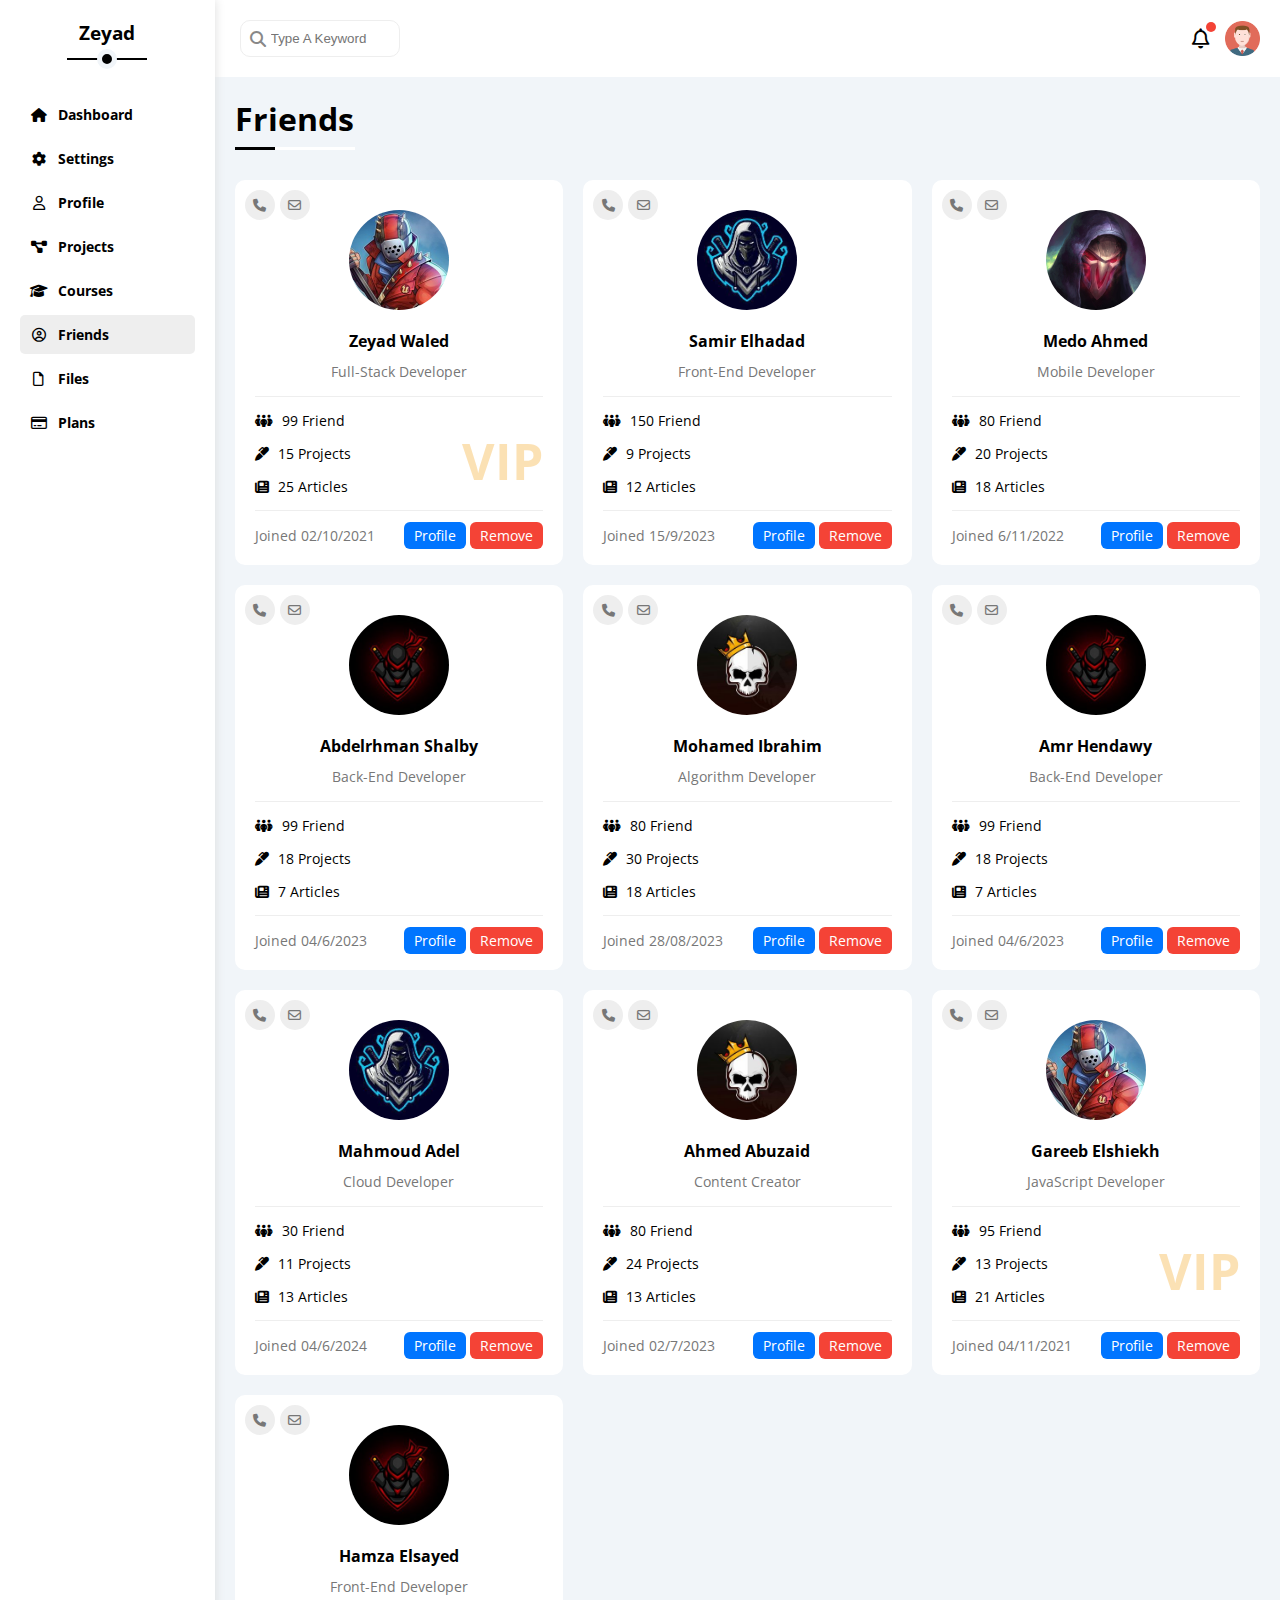
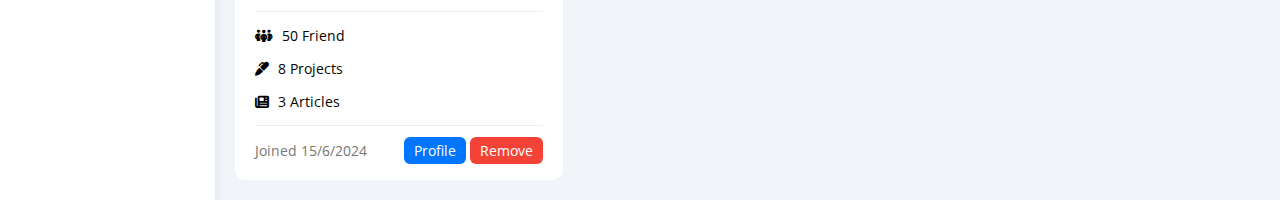
==== friends.html @ 29f85f74 "Upload The Design" ====
<!DOCTYPE html>
<html lang="en">
  <head>
    <meta charset="UTF-8">
    <meta name="viewport" content="width=device-width, initial-scale=1.0">
    <title>Friends</title>
    <link rel="stylesheet" href="css/all.min.css">
    <!-- Framework Template CSS File -->
    <link rel="stylesheet" href="css/framework.css">
    <!-- Main Template CSS File  -->
    <link rel="stylesheet" href="css/master.css">
    <!-- Google Fonts -->
    <link rel="preconnect" href="https://fonts.googleapis.com">
    <link rel="preconnect" href="https://fonts.gstatic.com" crossorigin>
    <link href="https://fonts.googleapis.com/css2?family=Open+Sans:ital,wght@0,100..900;1,100..900&display=swap" rel="stylesheet">
    <!-- Scrollbar -->
    <style>
      ::-webkit-scrollbar {
        width: 15px;
      }
      ::-webkit-scrollbar-track {
        background: white; 
      }
      ::-webkit-scrollbar-thumb {
        background: #0075ff; 
      }
      ::-webkit-scrollbar-thumb:hover {
        background: #0d69d5; 
      }
      </style>
  </head>
  <body>
    <div class="page d-flex">
      <div class="sidebar bg-white p-20 p-relative">
        <h3 class="p-relative txt-c mt-0">Zeyad</h3>
        <ul>
          <li>
            <a class="d-flex align-center fs-14 c-black rad-5 p-10" href="index.html">
              <i class="fa-solid fa-house fa-fw"></i>
              <span>Dashboard</span>
            </a>
          </li>
          <li>
            <a class="d-flex align-center fs-14 c-black rad-5 p-10" href="settings.html">
              <i class="fa-solid fa-gear fa-fw"></i>
              <span>Settings</span>
            </a>
          </li>
          <li>
            <a class="d-flex align-center fs-14 c-black rad-5 p-10" href="profile.html">
              <i class="fa-regular fa-user fa-fw"></i>
              <span>Profile</span>
            </a>
          </li>
          <li>
            <a class="d-flex align-center fs-14 c-black rad-5 p-10" href="projects.html">
              <i class="fa-solid fa-diagram-project fa-fw"></i>
              <span>Projects</span>
            </a>
          </li>
          <li>
            <a class="d-flex align-center fs-14 c-black rad-5 p-10" href="courses.html">
              <i class="fa-solid fa-graduation-cap fa-fw"></i>
              <span>Courses</span>
            </a>
          </li>
          <li>
            <a class="active d-flex align-center fs-14 c-black rad-5 p-10" href="friends.html">
              <i class="fa-regular fa-circle-user fa-fw"></i>
              <span>Friends</span>
            </a>
          </li>
          <li>
            <a class="d-flex align-center fs-14 c-black rad-5 p-10" href="files.html">
              <i class="fa-regular fa-file fa-fw"></i>
              <span>Files</span>
            </a>
          </li>
          <li>
            <a class="d-flex align-center fs-14 c-black rad-5 p-10" href="plans.html">
              <i class="fa-regular fa-credit-card fa-fw"></i>
              <span>Plans</span>
            </a>
          </li>
        </ul>
      </div>
      <div class="content w-full">
        <!-- Start header -->
        <div class="header p-20 bg-white flex-between">
          <div class="search p-relative">
            <input type="search" placeholder="Type A Keyword" class="p-10 rad-10">
          </div>
          <div class="avatar d-flex align-center">
            <span class="noti p-relative">
              <i class="fa-regular fa-bell fa-lg"></i>
            </span>
            <img src="images/avatar.png" alt="">
          </div>
        </div>
        <!-- End header -->
        <!-- Start Friends -->
        <h1 class="p-relative">Friends</h1>
        <div class="content-friends">
          <div class="box p-relative bg-white p-20 rad-10">
            <div class="abs d-flex gap-5 c-777 ">
            <i class="fa-solid fa-phone"></i>
            <i class="fa-regular fa-envelope"></i>
            </div>
            <div class="top txt-c">
              <img src="images/friend-01.jpg" alt="">
              <h4 class="m-0 mt-15">Zeyad Waled</h4>
              <p class="m-0 mt-10 c-777 fs-14">Full-Stack Developer</p>
            </div>
            <div class="data fs-14 p-relative">
              <p>
                <i class="fa-solid fa-people-group mr-5"></i>
                99 Friend
              </p>
              <p>
                <i class="fa-solid fa-marker mr-5"></i>
                15 Projects
              </p>
              <p>
                <i class="fa-solid fa-newspaper mr-5"></i>
                25 Articles
              </p>
              <span class="fw-bold c-orange">VIP</span>
            </div>
            <div class="footer fs-14 c-777 pt-15 flex-between">
              Joined 02/10/2021
              <div>
                <a href="profile.html" class="btn-shape bg-blue c-white">Profile</a>
                <a href="#" class="btn-shape bg-red c-white">Remove</a>
              </div>
            </div>
          </div>
          <div class="box p-relative bg-white p-20 rad-10">
            <div class="abs d-flex gap-5 c-777 ">
            <i class="fa-solid fa-phone"></i>
            <i class="fa-regular fa-envelope"></i>
            </div>
            <div class="top txt-c">
              <img src="images/friend-02.jpg" alt="">
              <h4 class="m-0 mt-15">Samir Elhadad</h4>
              <p class="m-0 mt-10 c-777 fs-14">Front-End Developer</p>
            </div>
            <div class="data fs-14 p-relative">
              <p>
                <i class="fa-solid fa-people-group mr-5"></i>
                150 Friend
              </p>
              <p>
                <i class="fa-solid fa-marker mr-5"></i>
                9 Projects
              </p>
              <p>
                <i class="fa-solid fa-newspaper mr-5"></i>
                12 Articles
              </p>
            </div>
            <div class="footer fs-14 c-777 pt-15 flex-between">
              Joined 15/9/2023
              <div>
                <a href="profile.html" class="btn-shape bg-blue c-white">Profile</a>
                <a href="#" class="btn-shape bg-red c-white">Remove</a>
              </div>
            </div>
          </div>
          <div class="box p-relative bg-white p-20 rad-10">
            <div class="abs d-flex gap-5 c-777 ">
            <i class="fa-solid fa-phone"></i>
            <i class="fa-regular fa-envelope"></i>
            </div>
            <div class="top txt-c">
              <img src="images/friend-03.jpg" alt="">
              <h4 class="m-0 mt-15">Medo Ahmed</h4>
              <p class="m-0 mt-10 c-777 fs-14">Mobile Developer</p>
            </div>
            <div class="data fs-14 p-relative">
              <p>
                <i class="fa-solid fa-people-group mr-5"></i>
                80 Friend
              </p>
              <p>
                <i class="fa-solid fa-marker mr-5"></i>
                20 Projects
              </p>
              <p>
                <i class="fa-solid fa-newspaper mr-5"></i>
                18 Articles
              </p>
            </div>
            <div class="footer fs-14 c-777 pt-15 flex-between">
              Joined 6/11/2022
              <div>
                <a href="profile.html" class="btn-shape bg-blue c-white">Profile</a>
                <a href="#" class="btn-shape bg-red c-white">Remove</a>
              </div>
            </div>
          </div>
          <div class="box p-relative bg-white p-20 rad-10">
            <div class="abs d-flex gap-5 c-777 ">
            <i class="fa-solid fa-phone"></i>
            <i class="fa-regular fa-envelope"></i>
            </div>
            <div class="top txt-c">
              <img src="images/friend-04.jpg" alt="">
              <h4 class="m-0 mt-15">Abdelrhman Shalby</h4>
              <p class="m-0 mt-10 c-777 fs-14">Back-End Developer</p>
            </div>
            <div class="data fs-14 p-relative">
              <p>
                <i class="fa-solid fa-people-group mr-5"></i>
                99 Friend
              </p>
              <p>
                <i class="fa-solid fa-marker mr-5"></i>
                18 Projects
              </p>
              <p>
                <i class="fa-solid fa-newspaper mr-5"></i>
                7 Articles
              </p>
            </div>
            <div class="footer fs-14 c-777 pt-15 flex-between">
              Joined 04/6/2023
              <div>
                <a href="profile.html" class="btn-shape bg-blue c-white">Profile</a>
                <a href="#" class="btn-shape bg-red c-white">Remove</a>
              </div>
            </div>
          </div>
          <div class="box p-relative bg-white p-20 rad-10">
            <div class="abs d-flex gap-5 c-777 ">
            <i class="fa-solid fa-phone"></i>
            <i class="fa-regular fa-envelope"></i>
            </div>
            <div class="top txt-c">
              <img src="images/friend-05.jpg" alt="">
              <h4 class="m-0 mt-15">Mohamed Ibrahim</h4>
              <p class="m-0 mt-10 c-777 fs-14">Algorithm Developer</p>
            </div>
            <div class="data fs-14 p-relative">
              <p>
                <i class="fa-solid fa-people-group mr-5"></i>
                80 Friend
              </p>
              <p>
                <i class="fa-solid fa-marker mr-5"></i>
                30 Projects
              </p>
              <p>
                <i class="fa-solid fa-newspaper mr-5"></i>
                18 Articles
              </p>
            </div>
            <div class="footer fs-14 c-777 pt-15 flex-between">
              Joined 28/08/2023
              <div>
                <a href="profile.html" class="btn-shape bg-blue c-white">Profile</a>
                <a href="#" class="btn-shape bg-red c-white">Remove</a>
              </div>
            </div>
          </div>
          <div class="box p-relative bg-white p-20 rad-10">
            <div class="abs d-flex gap-5 c-777 ">
            <i class="fa-solid fa-phone"></i>
            <i class="fa-regular fa-envelope"></i>
            </div>
            <div class="top txt-c">
              <img src="images/friend-04.jpg" alt="">
              <h4 class="m-0 mt-15">Amr Hendawy</h4>
              <p class="m-0 mt-10 c-777 fs-14">Back-End Developer</p>
            </div>
            <div class="data fs-14 p-relative">
              <p>
                <i class="fa-solid fa-people-group mr-5"></i>
                99 Friend
              </p>
              <p>
                <i class="fa-solid fa-marker mr-5"></i>
                18 Projects
              </p>
              <p>
                <i class="fa-solid fa-newspaper mr-5"></i>
                7 Articles
              </p>
            </div>
            <div class="footer fs-14 c-777 pt-15 flex-between">
              Joined 04/6/2023
              <div>
                <a href="profile.html" class="btn-shape bg-blue c-white">Profile</a>
                <a href="#" class="btn-shape bg-red c-white">Remove</a>
              </div>
            </div>
          </div>
          <div class="box p-relative bg-white p-20 rad-10">
            <div class="abs d-flex gap-5 c-777 ">
            <i class="fa-solid fa-phone"></i>
            <i class="fa-regular fa-envelope"></i>
            </div>
            <div class="top txt-c">
              <img src="images/friend-02.jpg" alt="">
              <h4 class="m-0 mt-15">Mahmoud Adel</h4>
              <p class="m-0 mt-10 c-777 fs-14">Cloud Developer</p>
            </div>
            <div class="data fs-14 p-relative">
              <p>
                <i class="fa-solid fa-people-group mr-5"></i>
                30 Friend
              </p>
              <p>
                <i class="fa-solid fa-marker mr-5"></i>
                11 Projects
              </p>
              <p>
                <i class="fa-solid fa-newspaper mr-5"></i>
                13 Articles
              </p>
            </div>
            <div class="footer fs-14 c-777 pt-15 flex-between">
              Joined 04/6/2024
              <div>
                <a href="profile.html" class="btn-shape bg-blue c-white">Profile</a>
                <a href="#" class="btn-shape bg-red c-white">Remove</a>
              </div>
            </div>
          </div>
          <div class="box p-relative bg-white p-20 rad-10">
            <div class="abs d-flex gap-5 c-777 ">
            <i class="fa-solid fa-phone"></i>
            <i class="fa-regular fa-envelope"></i>
            </div>
            <div class="top txt-c">
              <img src="images/friend-05.jpg" alt="">
              <h4 class="m-0 mt-15">Ahmed Abuzaid</h4>
              <p class="m-0 mt-10 c-777 fs-14">Content Creator</p>
            </div>
            <div class="data fs-14 p-relative">
              <p>
                <i class="fa-solid fa-people-group mr-5"></i>
                80 Friend
              </p>
              <p>
                <i class="fa-solid fa-marker mr-5"></i>
                24 Projects
              </p>
              <p>
                <i class="fa-solid fa-newspaper mr-5"></i>
                13 Articles
              </p>
            </div>
            <div class="footer fs-14 c-777 pt-15 flex-between">
              Joined 02/7/2023
              <div>
                <a href="profile.html" class="btn-shape bg-blue c-white">Profile</a>
                <a href="#" class="btn-shape bg-red c-white">Remove</a>
              </div>
            </div>
          </div>
          <div class="box p-relative bg-white p-20 rad-10">
            <div class="abs d-flex gap-5 c-777 ">
            <i class="fa-solid fa-phone"></i>
            <i class="fa-regular fa-envelope"></i>
            </div>
            <div class="top txt-c">
              <img src="images/friend-01.jpg" alt="">
              <h4 class="m-0 mt-15">Gareeb Elshiekh</h4>
              <p class="m-0 mt-10 c-777 fs-14">JavaScript Developer</p>
            </div>
            <div class="data fs-14 p-relative">
              <p>
                <i class="fa-solid fa-people-group mr-5"></i>
                95 Friend
              </p>
              <p>
                <i class="fa-solid fa-marker mr-5"></i>
                13 Projects
              </p>
              <p>
                <i class="fa-solid fa-newspaper mr-5"></i>
                21 Articles
              </p>
              <span class="fw-bold c-orange">VIP</span>
            </div>
            <div class="footer fs-14 c-777 pt-15 flex-between">
              Joined 04/11/2021
              <div>
                <a href="profile.html" class="btn-shape bg-blue c-white">Profile</a>
                <a href="#" class="btn-shape bg-red c-white">Remove</a>
              </div>
            </div>
          </div>
          <div class="box p-relative bg-white p-20 rad-10">
            <div class="abs d-flex gap-5 c-777 ">
            <i class="fa-solid fa-phone"></i>
            <i class="fa-regular fa-envelope"></i>
            </div>
            <div class="top txt-c">
              <img src="images/friend-04.jpg" alt="">
              <h4 class="m-0 mt-15">Hamza Elsayed</h4>
              <p class="m-0 mt-10 c-777 fs-14">Front-End Developer</p>
            </div>
            <div class="data fs-14 p-relative">
              <p>
                <i class="fa-solid fa-people-group mr-5"></i>
                50 Friend
              </p>
              <p>
                <i class="fa-solid fa-marker mr-5"></i>
                8 Projects
              </p>
              <p>
                <i class="fa-solid fa-newspaper mr-5"></i>
                3 Articles
              </p>
            </div>
            <div class="footer fs-14 c-777 pt-15 flex-between">
              Joined 15/6/2024
              <div>
                <a href="profile.html" class="btn-shape bg-blue c-white">Profile</a>
                <a href="#" class="btn-shape bg-red c-white">Remove</a>
              </div>
            </div>
          </div>
        </div>
        </div>
    </div>
  </body>
</html>
---- css/framework.css ----
:root {
  --blue-color: #0075ff;
  --blue-alt-color: #0d69d5;
  --orange-color: #f59e0b;
  --green-color: #22c55e;
  --red-color: #f44336;
  --grey-color: #888;
}
/* start box */
.d-block {
  display: block;
}
.d-grid {
  display: grid;
}
.gap-5 {
  gap: 5px;
}
.gap-10 {
  gap: 10px;
}
.gap-20 {
  gap: 20px;
}
.gap-30 {
  gap: 30px;
}
.d-flex {
  display: flex;
}
.align-center {
  align-items: center;
}
.justify-between {
  justify-content: space-between;
}
.flex-between {
  display: flex;
  align-items: center;
  justify-content: space-between;
}
.flex-center {
  display: flex;
  align-items: center;
  justify-content: center;
}
.f-wrap {
  flex-wrap: wrap;
}
/* end box */
/* start padding + margin */
.p-10 {
  padding: 10px;
}
.p-20 {
  padding: 20px;
}
.pt-10 {
  padding-top: 10px;
}
.pt-15 {
  padding-top: 15px;
}
.pt-20 {
  padding-top: 20px;
}
.pr-10 {
  padding-right: 10px;
}
.pr-15 {
  padding-right: 15px;
}
.pb-15 {
  padding-bottom: 15px;
}
.pb-20 {
  padding-bottom: 20px;
}
.pb-30 {
  padding-bottom: 30px;
}
.pl-10 {
  padding-left: 10px;
}
.pl-15 {
  padding-left: 15px;
}
.pl-20 {
  padding-left: 20px;
}
.m-auto {
  margin: auto;
}
.m-0 {
  margin: 0;
}
.m-15 {
  margin: 15px;
}
.m-20 {
  margin: 20px;
}
.mt-0 {
  margin-top: 0;
}
.mt-5 {
  margin-top: 5px;
}
.mt-10 {
  margin-top: 10px;
}
.mt-15 {
  margin-top: 15px;
}
.mt-20 {
  margin-top: 20px;
}
.mt-25 {
  margin-top: 25px;
}
.mr-5 {
  margin-right: 5px;
}
.mr-10 {
  margin-right: 10px;
}
.mr-15 {
  margin-right: 15px;
}
.mr-20 {
  margin-right: 20px;
}
.mb-5 {
  margin-bottom: 5px;
}
.mb-10 {
  margin-bottom: 10px;
}
.mb-15 {
  margin-bottom: 15px;
}
.mb-20 {
  margin-bottom: 20px;
}
.ml-5 {
  margin-left: 5px;
}
.ml-10 {
  margin-left: 10px;
}
.ml-15 {
  margin-left: 15px;
}
.btn-shape {
  padding: 4px 10px;
  border-radius: 6px;
  }
/* end padding + margin */
/* start border */
.border-n {
  border: none;
}
.border-1 {
  border: 1px solid #ababab;
}
.rad-5 {
  border-radius: 5px;
}
.rad-10 {
  border-radius: 10px;
}
.rad-half {
  border-radius: 50%;
}
/* end border */
/* start color */
.bg-white {
  background-color: white;
}
.bg-eee {
  background-color: #eee;
}
.bg-blue {
  background-color: var(--blue-color);
}
.bg-orange {
  background-color: var(--orange-color);
}
.bg-green {
  background-color: var(--green-color);
}
.bg-red {
  background-color: var(--red-color);
}
.c-black {
  color: black;
}
.c-777 {
  color: #777;
}
.c-white {
  color: white;
}
.c-grey {
  color: var(--grey-color);
}
.c-blue {
  color: var(--blue-color);
}
.c-orange {
  color: var(--orange-color);
}
.c-green {
  color: var(--green-color);
}
.c-red {
  color: var(--red-color);
}
/* end color */
/* start position */
.p-relative {
  position: relative;
}
/* start position */
/* start font */
.txt-c {
  text-align: center;
}
.fs-13 {
  font-size: 13px;
}
.fs-14 {
  font-size: 14px;
}
.fs-15 {
  font-size: 15px;
}
.fs-16 {
  font-size: 16px;
}
.fs-30 {
  font-size: 30px;
}
.fw-bold {
  font-weight: bold;
}
/* end font */
/* start width */
.w-full {
  width: 100%;
}
.w-fit {
  width: fit-content;
}
/* end width */
/* start media mobile */
@media (max-width: 767px) {
  .block-mobile {
    display: block;
  }
}
@media (max-width: 767px) {
  .txt-c-mobile {
      text-align: center;
  }
}
@media (max-width: 767px) {
  .hide-mobile {
      display: none;
  }
}
/* end media mobile */
---- css/master.css ----
:root {
  --blue-color: #0075ff;
  --blue-alt-color: #0d69d5;
  --orange-color: #f59e0b;
  --green-color: #22c55e;
  --red-color: #f44336;
  --gray-color: #888;
  --border-eee: 1px solid #eee;
  --border-ccc: 1px solid #ccc;
}
* {
  box-sizing: border-box;
}
body {
  font-family: "Open Sans", sans-serif;
  margin: 0;
}
*:focus {
  outline: none;
}
a {
  text-decoration: none;
}
ul {
  padding: 0;
  list-style: none;
}
.page {
  background-color: #f1f5f9;
  min-height: 100vh;
}
/* Start sidebar */
.sidebar {
  width: 250px;
  box-shadow: 0 0 10px #ddd;
}
.sidebar > h3 {
  margin-bottom: 50px;
}
.sidebar > h3::before {
  content: "";
  position: absolute;
  left: 50%;
  bottom: 0;
  transform: translate(-50%, 15px);
  width: 80px;
  border-bottom: 2px solid black;
}
.sidebar > h3::after {
  content: "";
  position: absolute;
  left: 50%;
  bottom: 0;
  transform: translate(-50%, 120%);
  width: 10px;
  height: 10px;
  background-color: black;
  border-radius: 50%;
  border: 5px solid #f1f5f9;
  z-index: 2;
}
.sidebar ul li a {
  transition: 0.3s;
  margin-bottom: 5px;
}
.sidebar ul li a:hover,
.sidebar ul li a.active {
  background-color: #eeeeee;
}
.sidebar ul li a i {
  margin-right: 10px;
}
.sidebar ul li a span {
  font-size: 14px;
  font-weight: bold;
}
@media (max-width: 767px) {
  .sidebar {
    width: 58px;
    padding: 10px;
  }
  .sidebar > h3 {
    font-size: 13px;
    margin-bottom: 15px;
  }
  .sidebar > h3::before,
  .sidebar > h3::after {
    display: none;
  }
  .sidebar ul li a span {
    display: none;
  }
}
/* End sidebar */
/* Start header */
.content {
  overflow: hidden;
}
.header .search::before {
  font-family: var(--fa-style-family-classic);
  content: "\f002";
  font-weight: 900;
  position: absolute;
  left: 15px;
  top: 50%;
  transform: translateY(-50%);
  color: var(--gray-color);
}
.header .search input {
  border: var(--border-eee);
  padding-left: 30px;
  margin-left: 5px;
  width: 160px;
  transition: width 0.3s;
}
.header .search input:focus {
  width: 200px;
}
.header .search input:focus::placeholder {
  opacity: 0.25;
}
.avatar .noti::before {
  content: "";
  width: 10px;
  height: 10px;
  background-color: var(--red-color);
  border-radius: 50%;
  position: absolute;
  right: -6px;
  top: -6px;
}
.avatar img {
  width: 35px;
  height: 35px;
  margin-left: 15px;
}
/* End header */
/* Start content */
.content h1 {
  margin: 20px 20px 40px;
}
.content h1::before {
  content: "";
  width: 120px;
  height: 3px;
  background-color: white;
  position: absolute;
  bottom: -10px;
  left: 0;
}
.content h1::after {
  content: "";
  width: 40px;
  height: 3px;
  background-color: black;
  position: absolute;
  bottom: -10px;
  left: 0;
}
.content .content-page {
  display: grid;
  grid-template-columns: repeat(auto-fill, minmax(450px ,1fr));
  gap: 20px;
  margin-left: 20px;
  margin-right: 20px;
  margin-bottom: 20px;
}
@media (max-width: 767px) {
  .content .content-page {
    grid-template-columns: minmax(200px, 1fr);
    margin-left: 10px;
    margin-right: 10px;
    gap: 10px;
  }
}
/* Start welcome */
.welcome {
  overflow: hidden;
}
.welcome .top img {
  width: 200px;
  margin-bottom: -10px; 
}
.welcome .avatar {
  width: 64px;
  height: 64px;
  margin-left: 20px;
  margin-top: -30px;
  border: 2px solid white;
  border-radius: 50%;
  box-shadow: 0 0 5px #ddd;
  padding: 2px;
}
.welcome .bottom {
  border-top: var(--border-eee);
  border-bottom: var(--border-eee);
}
.welcome .bottom > div {
  flex: 1;
}
.welcome a {
  margin: 0 15px 15px auto;
  transition: 0.3s;
  font-weight: bold;
}
.welcome a:hover {
  background-color: var(--blue-alt-color);
}
@media (max-width: 767px) {
  .welcome .info {
    padding-bottom: 30px;
  }
  .welcome .avatar {
    margin-left: 0;
  }
  .welcome .bottom > div:not(:last-child) {
    margin-bottom: 20px;
  }
  .welcome .bottom > div:not(:last-child)::before {
    content: "";
    width: 50%;
    height: 1px;
    position: absolute;
    bottom: -10px;
    left: 50%;
    transform: translateX(-50%);
    background-color: #eee;
  }
}
/* End welcome */
/* Start Quick Draft */
.quick-draft textarea {
  resize: none;
  height: 200px;
}
.quick-draft input:last-child {
  margin-left: auto;
  transition: 0.3s;
  cursor: pointer;
}
/* End Quick Draft */
/* Start Yearly Targets */
.yearly-targets .box .icon {
  width: 80px;
  height: 80px;
  margin-right: 10px;
}
.yearly-targets .box.blue .icon {
  background-color: rgb(0 117 255 / 20%);
}
.yearly-targets .box .details {
  flex: 1;
}
.yearly-targets .box.blue .details .progress {
  height: 4px;
  background-color: rgb(0 117 255 / 20%);
}
.yearly-targets .box .details .progress span.blue {
  width: 80%;
  position: absolute;
  left: 0;
  top: 0;
  height: 100%;
}
.yearly-targets .box.blue .details .progress span.blue span {
  position: absolute;
  right: 0;
  transform: translateX(50%);
  top: -30px;
  padding: 2px 4px;
}
.yearly-targets .box.blue .details .progress span.blue span::before {
  content: "";
  position: absolute;
  border-width: 5px;
  border-style: solid;
  border-color: var(--blue-color) transparent transparent transparent;
  bottom: 0;
  left: 50%;
  transform: translate(-50%, 100%);
}
.yearly-targets .box.orange .icon {
  background-color: rgb(245 158 11 / 20%);
}
.yearly-targets .box.orange .details .progress {
  height: 4px;
  background-color: rgb(245 158 11 / 20%);
}
.yearly-targets .box .details .progress span.orange {
  width: 55%;
  position: absolute;
  left: 0;
  top: 0;
  height: 100%;
}
.yearly-targets .box.orange .details .progress span.orange span {
  position: absolute;
  right: 0;
  transform: translateX(50%);
  top: -30px;
  padding: 2px 4px;
}
.yearly-targets .box.orange .details .progress span.orange span::before {
  content: "";
  position: absolute;
  border-width: 5px;
  border-style: solid;
  border-color: var(--orange-color) transparent transparent transparent;
  bottom: 0;
  left: 50%;
  transform: translate(-50%, 100%);
}
.yearly-targets .box.green .icon {
  background-color: rgb(34 197 94 / 20%);
}
.yearly-targets .box.green .details .progress {
  height: 4px;
  background-color: rgb(34 197 94 / 20%);
}
.yearly-targets .box .details .progress span.green {
  width: 75%;
  position: absolute;
  left: 0;
  top: 0;
  height: 100%;
}
.yearly-targets .box.green .details .progress span.green span {
  position: absolute;
  right: 0;
  transform: translateX(50%);
  top: -30px;
  padding: 2px 4px;
}
.yearly-targets .box.green .details .progress span.green span::before {
  content: "";
  position: absolute;
  border-width: 5px;
  border-style: solid;
  border-color: var(--green-color) transparent transparent transparent;
  bottom: 0;
  left: 50%;
  transform: translate(-50%, 100%);
}
/* End Yearly Targets */
/* Start Tickets Statistics */
.tickets .statis .box {
  width: calc(50% - 10px);
}
@media (max-width: 767px) {
  .tickets .statis .box {
    width: 100%;
  }
}
/* End Tickets Statistics */
/* Start Latest News */
.news .news-box:not(:last-of-type) {
  margin-bottom: 20px;
  padding-bottom: 20px;
  border-bottom: 1px solid #eee;
}
.news .news-box img {
  width: 100px;
  margin-right: 15px;
}
.news .news-box .info {
  flex-grow: 1;
}
@media (max-width: 767px) {
  .news .news-box {
    display: block;
  }
  .news .news-box .label {
    margin: 10px auto;
    width: fit-content;
  }
}
/* End Latest News */
/* Start Latest Tasks */
.tasks .task-box .info {
  flex-grow: 1;
}
.tasks .task-box i {
  transition: 0.3s;
  cursor: pointer;
}
.tasks .task-box i:hover {
  color: var(--red-color);
}
.tasks .task-box:not(:last-of-type) {
  margin-bottom: 20px;
  padding-bottom: 20px;
  border-bottom: 1px solid #eee;
}
.tasks .task-box.dash {
  border-bottom: none;
}
.tasks .task-box.dash .info {
  opacity: 0.3;
  text-decoration: line-through;
}
.tasks .task-box.dash i {
  opacity: 0.3;
}
/* End Latest Tasks */
/* Start Latest Uploads */
.latest-uploads img {
  width: 40px;
  height: 40px;
}
.latest-uploads .box .info {
  flex-grow: 1;
}
.latest-uploads .box:not(:last-of-type) {
  padding-bottom: 10px;
  border-bottom: var(--border-eee);
  margin-bottom: 10px;
}
/* End Latest Uploads */
/* Start Last Project Progress */
.last-project ul::before {
  content: "";
  width: 2px;
  height: 100%;
  position: absolute;
  left: 11px;
  background-color: var(--blue-color);
}
.last-project ul li::before {
  content: "";
  display: block;
  width: 20px;
  height: 20px;
  border-radius: 50%;
  border: 2px solid white;
  outline: 2px solid var(--blue-color);
  margin-right: 15px;
  background-color: white;
  z-index: 1;
}
.last-project ul li.done::before {
  background-color: var(--blue-color);
}
.last-project ul li.current::before {
  animation: change-color 0.8s infinite alternate;
}
@keyframes change-color {
  from {
    background-color: var(--blue-color);
  }
  to {
    background-color: white;
  }
}
.last-project img {
  position: absolute;
  bottom: 0;
  right: 0;
  width: 150px;
  opacity: 0.1;
}
/* End Last Project Progress */
/* Start Reminders */
.reminders ul {
  margin-left: 30px;
}
.reminders ul li.blue {
  border-left: 2px solid var(--blue-color);
}
.reminders ul li.green {
  border-left: 2px solid var(--green-color);
}
.reminders ul li.orange {
  border-left: 2px solid var(--orange-color);
}
.reminders ul li.red {
  border-left: 2px solid var(--red-color);
}
.reminders ul li::before {
  content: "";
  width: 15px;
  height: 15px;
  border-radius: 50%;
  margin-right: 15px;
  position: absolute;
  left: -30px;
  top: 50%;
  transform: translateY(-50%);
}
.reminders ul li.blue::before {
  background-color: var(--blue-color);
}
.reminders ul li.green::before {
  background-color: var(--green-color);
}
.reminders ul li.orange::before {
  background-color: var(--orange-color);
}
.reminders ul li.red::before {
  background-color: var(--red-color);
}
/* End Reminders */
/* Start Last Post */
.last-post .top img {
  width: 50px;
  height: 50px;
}
.last-post .text {
  border-top: var(--border-eee);
  border-bottom: var(--border-eee);
  padding-top: 20px;
  padding-bottom: 40px;
  line-height: 1.8;
  text-transform: capitalize;
}
.last-post .foot span:first-child::before {
  content: "\f004";
  font-family: var(--fa-style-family-classic);
  margin-right: 5px;
}
.last-post .foot span:last-child::before {
  content: "\f086";
  font-family: var(--fa-style-family-classic);
  margin-right: 5px;
}
/* End Last Post */
/* Start Social Media Stats */
.social-media .box div {
  width: 50px;
  height: 50px;
  transition: 0.3s;
}
.social-media .box div:hover {
  transform: rotate(5deg);
  border-radius: 5px;
}
.social-media .box > div.i-t {
  background-color: #1da1f2
}
.social-media .box > div.i-f {
  background-color: #1877f2
}
.social-media .box > div.i-y {
  background-color: #ff0000
}
.social-media .box > div.i-l {
  background-color: #0077b5
}
.social-media .box:not(:last-of-type) {
  margin-bottom: 10px;
}
.social-media .twitter {
  background-color: rgb(29 161 242 / 20%);
}
.social-media .twitter a {
  background-color: #1da1f2;
}
.social-media .twitter p {
  flex-grow: 1;
  color: #1da1f2;
}
.social-media .facebook {
  background-color: rgb(24 119 242 / 20%);
}
.social-media .facebook a {
  background-color: #1877f2;
}
.social-media .facebook p {
  flex-grow: 1;
  color: #1877f2;
}
.social-media .youtube {
  background-color: rgb(214 9 5 / 20%)
}
.social-media .youtube a {
  background-color: #ff0000;
}
.social-media .youtube p {
  flex-grow: 1;
  color: #ff0000;
}
.social-media .linkedin {
  background-color: rgb(0 119 181 / 20%);
}
.social-media .linkedin a {
  background-color: #0077b5;
}
.social-media .linkedin p {
  flex-grow: 1;
  color: #0077b5;
}
/* End Social Media Stats */
/* Start Projects */
.projects .table {
  overflow-x: auto;
}
.projects table {
  min-width: 1000px;
  border-spacing: 0;
}
.projects table td {
  padding: 15px;
}
.projects thead td {
  background-color: #eee;
  font-weight: bold;
}
.projects tbody td {
  border-bottom: 1px solid #eee;
  border-left: 1px solid #eee;
  transition: 0.3s;
}
.projects table tbody tr td:last-child {
  border-right: 1px solid #eee;
}
.projects tbody tr:hover td {
  background-color: rgb(238 238 238 / 60%);
}
.projects table img {
  width: 32px;
  height: 32px;
  border-radius: 50%;
  padding: 2px;
  background-color: white;
}
.projects table img:not(:first-of-type) {
  margin-left: -20px;
}
/* End Projects */
/* End content */
/* Start Settings */
.toggle-checbox {
  appearance: none;
  -webkit-appearance: none;
  display: none;
}
.toggle-switch {
  width: 80px;
  height: 32px;
  background-color: var(--red-color);
  border-radius: 15px;
  position: relative;
  cursor: pointer;
  transition: 0.3s;
}
.toggle-switch::before {
  font-family: var(--fa-style-family-classic);
  content: "\f00d";
  font-weight: 900;
  width: 25px;
  height: 25px;
  background-color: #f1f5f9;
  color: var(--red-color);
  border-radius: 50%;
  position: absolute;
  left: 5px;
  top: 3px;
  display: flex;
  align-items: center;
  justify-content: center;
  transition: 0.3s;
}
.toggle-checbox:checked + .toggle-switch {
  background-color: var(--blue-color);
}
.toggle-checbox:checked + .toggle-switch::before {
  left: 50px;
  color: var(--blue-color);
  content: "\f00c";
}
/* Start Site Control */
.site-control textarea {
  height: 150px;
  border: var(--border-ccc);
  resize: none;
}
/* End Site Control */
/* Start General Info */
.general-info input {
  border: var(--border-ccc);
}
.general-info input[type="email"] {
  width: 85%;
  background-color: #eee;
  pointer-events: none;
}
@media (max-width: 767px) {
  .general-info input[type="email"] {
    width: 75%;
  }
}
.general-info form .change:focus-within input[type="email"] {
  background-color: white;
  pointer-events: visible;
}
/* End General Info */
/* Start Security Info */
.security .box:not(:last-of-type) {
  padding-bottom: 20px;
  margin-bottom: 20px;
  border-bottom: var(--border-eee);
}
.security .box:first-of-type a {
  transition: 0.3s;
}
.security .box:first-of-type a:hover {
  background-color: var(--blue-alt-color);
}
/* End Security Info */
/* Start Social Info */
.social form i {
  width: 40px;
  height: 40px;
  border: var(--border-ccc);
  border-radius: 5px 0 0 5px;
  border-right: none;
  transition: 0.3s;
}
.social form input {
  height: 40px;
  border: var(--border-ccc);
  border-radius: 0 5px 5px 0;
}
.social form div:focus-within .i-t  {
  color: #1da1f2;
}
.social form div:focus-within .i-f  {
  color: #1877f2;
}
.social form div:focus-within .i-l  {
  color: #0077b5;
}
.social form div:focus-within .i-y  {
  color: #ff0000;
}
/* End Social Info */
/* Start Widget Control */
.widget-control .control input {
  appearance: none;
  -webkit-appearance: none;
}
.widget-control .control label {
  position: relative;
  cursor: pointer;
  padding-left: 30px;
}
.widget-control .control label::before {
  content: "";
  width: 15px;
  height: 15px;
  border: 2px solid var(--gray-color);
  position: absolute;
  left: 0;
  top: 50%;
  margin-top: -9px;
  border-radius: 4px;
}
.widget-control .control label:hover::before {
  border-color: var(--blue-alt-color);
}
.widget-control .control label::after {
  font-family: var(--fa-style-family-classic);
  font-weight: 900;
  content: "\f00c";
  position: absolute;
  left: 0;
  top: 50%;
  transform: translateY(-50%);
  border-radius: 4px;
  margin-top: -9px;
  width: 18px;
  height: 18px;
  font-size: 12px;
  background-color: var(--blue-color);
  color: white;
  display: flex;
  justify-content: center;
  align-items: center;
  transform: scale(0) rotate(360deg);
  transition: 0.3s;
}
.widget-control .control input[type="checkbox"]:checked + label::after {
  transform: scale(1);
}
/* End Widget Control */
/* Start Backup Manager */
.backup input {
  appearance: none;
  -webkit-appearance: none;
}
.backup .date label { 
  position: relative;
  cursor: pointer;
  padding-left: 30px;
}
.backup .date label::before {
  content: "";
  width: 20px;
  height: 20px;
  border: 2px solid var(--gray-color);
  position: absolute;
  left: 0;
  top: 50%;
  margin-top: -12px;
  border-radius: 50%;
}
.backup .date label::after {
  content: "";
  width: 14px;
  height: 14px;
  background-color: var(--blue-color);
  position: absolute;
  left: 5px;
  top: 2px;
  border-radius: 50%;
  transform: scale(0);
  transition: 0.3s;
}
.backup .date input[type="radio"]:checked + label::before {
  border-color: var(--blue-color);
}
.backup .date input[type="radio"]:hover + label::before {
  border-color: var(--blue-color);
}
.backup .date input[type="radio"]:checked + label::after {
  transform: scale(1);
}
.backup .servers {
  border-top: 1px solid #eee;
  padding-top: 20px;
}
@media (max-width: 767px) {
  .backup .servers {
    flex-wrap: wrap;
  }
}
.backup .servers .server {
  border: 2px solid #eee;
  position: relative;
}
.backup .servers .server label {
  cursor: pointer;
}
.backup .servers input[type="radio"]:checked + .server {
  border-color: var(--blue-color);
  color: var(--blue-color);
}
/* End Backup Manager */
/* End Settings */
/* Start Profile */
@media (max-width: 767px) {
  .full-content {
    flex-direction: column;
  }
  .full-content .profile-avatar {
    padding-bottom: 0;
  }
  .full-content .details {
    width: 100%;
    text-align: center;
  }
}
.full-content .profile-avatar {
  width: 300px;
}
@media (min-width: 768px) {
  .full-content .profile-avatar {
    border-right: var(--border-ccc);
  }
}
.full-content .profile-avatar img {
  width: 120px;
  height: 120px;
}
.full-content .profile-avatar .progress {
  width: 160px;
  height: 5px;
  background-color: #eee;
  margin: auto;
  margin-bottom: 10px;
  border-radius: 5px;
  position: relative;
  overflow: hidden;
}
.full-content .profile-avatar .progress span {
  position: absolute;
  width: 80%;
  height: 100%;
  background-color: var(--blue-color);
  border-radius: 5px;
  left: 0;
}
.full-content .details {
  flex: 1;
}
.full-content .details .box {
  width: 70%;
}
.full-content .details .box .info {
  flex-wrap: wrap;
}
@media (max-width: 991px) {
  .full-content .details .box .info {
    flex-direction: column;
    align-items: flex-start;
  }
  .full-content .details .box {
    width: 100%;
  }
  .full-content .details .box .info > span:not(:first-of-type) {
    margin-top: 10px;
  }
}
.full-content .details > div:not(:last-of-type) {
  border-bottom: var(--border-ccc);
}
.full-content .details .toggle-switch {
  width: 100px;
  height: 20px;
}
.full-content .details .toggle-switch::before {
  width: 15px;
  height: 15px;
  font-size: 12px;
  top: 2px;
}
.full-content .details .toggle-checbox:checked + .toggle-switch::before {
  left: 80px;
}
.other-page .skills-profile ul li:not(:last-of-type) {
  padding-bottom: 15px;
  margin-bottom: 15px;
  border-bottom: var(--border-eee);
}
@media (max-width: 767px) {
  .other-page {
    flex-direction: column;
  }
}
.other-page .skills-profile {
  flex-grow: 1;
}
.other-page .activities {
  flex-grow: 2;
}
.other-page .activities .activity:not(:last-of-type) {
  padding-bottom: 20px;
  margin-bottom: 20px;
  border-bottom: var(--border-ccc);
}
.other-page .activities .activity img {
  width: 60px;
  height: 60px;
  border-radius: 50%;
  margin-right: 10px;
}
@media (min-width: 768px) {
  .other-page .activities .activity .date {
    margin-left: auto;
    text-align: center;
  }
}
@media (max-width: 767px) {
  .other-page .activities .activity {
    flex-direction: column;
  }
  .other-page .activities .activity img {
    margin-right: 0;
    margin-bottom: 15px;
  }
  .other-page .activities .activity .date {
    margin-top: 15px;
  }
  .other-page .activities .activity .date > span {
    margin-bottom: 5px;
  }
}
/* End Profile */
/* Start Projects */
.project .box > span {
  position: absolute;
  right: 10px;
  top: 10px;
}
.project .box .clints img {
  width: 40px;
  height: 40px;
  border-radius: 50%;
  border: 2px solid white;
}
.project .box .clints a:nth-child(2) {
  left: -20px;
}
.project .box .clints a:nth-child(3) {
  left: -40px;
}
.project .box .clints a:nth-child(4) {
  left: -60px;
}
.project .box .clints a:nth-child(5) {
  left: -80px;
}
.project .box .clints a:hover {
  z-index: 1;
}
.project .box .job {
  padding-top: 15px;
  margin-top: 15px;
  justify-content: flex-end;
  border-top: var(--border-eee);
}
@media (max-width: 767px) {
  .project .box .job {
    flex-direction: column;
  }
}
.project .box .job span {
  padding: 3px 8px;
  margin-left: 5px;
  width: fit-content;
  border-radius: 5px;
}
@media (max-width: 767px) {
  .project .box .job span:not(:last-child) {
    margin-bottom: 15px;
  }
}
.project .box .price {
  padding-top: 15px;
  margin-top: 15px;
  border-top: var(--border-eee);
}
.project .box .price .progress {
  width: 250px;
  height: 8px;
}
.project .one .price .progress span {
  position: absolute;
  left: 0;
  top: 0;
  width: 120px;
  height: 100%;
}
.project .two .price .progress span {
  position: absolute;
  left: 0;
  top: 0;
  width: 200px;
  height: 100%;
}
.project .three .price .progress span {
  position: absolute;
  left: 0;
  top: 0;
  width: 100%;
  height: 100%;
}
.project .four .price .progress span {
  position: absolute;
  left: 0;
  top: 0;
  width: 150px;
  height: 100%;
}
.project .five .price .progress span {
  position: absolute;
  left: 0;
  top: 0;
  width: 180px;
  height: 100%;
}
.project .six .price .progress span {
  position: absolute;
  left: 0;
  top: 0;
  width: 100px;
  height: 100%;
}
.project .seven .price .progress span {
  position: absolute;
  left: 0;
  top: 0;
  width: 170px;
  height: 100%;
}
.project .eight .price .progress span {
  position: absolute;
  left: 0;
  top: 0;
  width: 160px;
  height: 100%;
}
.project .nine .price .progress span {
  position: absolute;
  left: 0;
  top: 0;
  width: 230px;
  height: 100%;
}
/* End Projects */
/* Start Courses */
.content-course {
  display: grid;
  grid-template-columns: repeat(auto-fill, minmax(300px ,1fr));
  gap: 20px;
  margin-left: 20px;
  margin-right: 20px;
  margin-bottom: 20px;
}
@media (max-width: 767px) {
  .content-course {
    grid-template-columns: minmax(200px, 1fr);
    margin-left: 10px;
    margin-right: 10px;
    gap: 10px;
  }
}
.content-course .box {
  overflow: hidden;
}
.content-course .box > img {
  max-width: 100%;
}
.content-course .box img.abs {
  position: absolute;
  left: 15px;
  top: 15px;
  width: 60px;
  height: 60px;
  border-radius: 50%;
  border: 2px solid white;
}
.content-course .box .info {
  border-bottom: var(--border-eee);
}
.content-course .box .info p {
  line-height: 1.6;
}
.content-course .box .info span {
  position: absolute;
  bottom: 0;
  left: 50%;
  transform: translate(-50%, 50%);
}
/* End Courses */
/* Start Friends */
.content-friends {
  display: grid;
  grid-template-columns: repeat(auto-fill, minmax(300px ,1fr));
  gap: 20px;
  margin-left: 20px;
  margin-right: 20px;
  margin-bottom: 20px;
}
@media (max-width: 767px) {
  .content-friends {
    grid-template-columns: minmax(200px, 1fr);
    margin-left: 10px;
    margin-right: 10px;
    gap: 10px;
  }
}
.content-friends .box > div.abs {
  position: absolute;
  left: 10px;
  top: 10px;
  font-size: 13px;
}
.content-friends .box > div.abs i {
  border-radius: 50%;
  background-color: #eee;
  width: 30px;
  height: 30px;
  display: flex;
  justify-content: center;
  align-items: center;
  cursor: pointer;
  transition: 0.3s;
}
.content-friends .box > div.abs i:hover {
  background-color: var(--blue-color);
  color: white;
}
.content-friends .box .top {
  padding-bottom: 15px;
  border-bottom: var(--border-eee);
}
.content-friends .box .top img {
  border-radius: 50%;
  width: 100px;
  height: 100px;
  margin-top: 10px;
}
.content-friends .box .data {
  border-bottom: var(--border-eee);
}
.content-friends .box .data span {
  position: absolute;
  right: 0;
  top: 50%;
  transform: translateY(-50%);
  font-size: 50px;
  opacity: 0.3;
}
/* End Friends */
/* Start Files */
.content-files {
  display: grid;
  grid-template-columns: repeat(auto-fill, minmax(200px ,1fr));
  gap: 20px;
  margin-left: 20px;
  margin-right: 20px;
  margin-bottom: 20px;
  flex: 1;
}
@media (max-width: 767px) {
  .content-files {
    margin-left: 10px;
    margin-right: 10px;
  }
}
.page-files .files-stats {
  min-width: 260px;
}
.page-files .files-stats .details {
  border: var(--border-eee);
}
.page-files .files-stats .details i {
  width: 40px;
  height: 40px;
  display: flex;
  justify-content: center;
  align-items: center;
}
.page-files .files-stats .details i.blue {
background-color: rgb(0, 117, 255, 0.2);
color: var(--blue-color);
}
.page-files .files-stats .details i.green {
background-color: rgb(34, 197, 94, 0.2);
color: var(--green-color);
}
.page-files .files-stats .details i.red {
background-color: rgb(244, 67, 54, 0.2);
color: var(--red-color);
}
.page-files .files-stats .details i.orange {
background-color: rgb(245, 158, 11, 0.2);
color: var(--orange-color);
}
.page-files .files-stats .details .info {
  flex: 1;
}
.page-files .files-stats a {
  padding: 10px 15px;
  margin: 15px auto 0;
  display: block;
  width: fit-content;
  font-size: 14px;
  transition: 0.3s;
}
.page-files .files-stats a i {
  margin-right: 10px;
}
.page-files .files-stats a:hover {
  background-color: var(--blue-alt-color);
}
.page-files .files-stats a:hover i {
  animation: load 0.5s infinite;
}
@keyframes load {
  0%,100% {
    transform: translateY(0);
  }
  50% {
    transform: translateY(-5px);
  }
}
.page-files .content-files .box > i {
  position: absolute;
  left: 10px;
  top: 10px;
  color: #777;
}
.page-files .content-files .box .top img {
  width: 80px;
  height: 80px;
  padding-top: 15px;
  transition: 0.3s;
}
.page-files .content-files .box .top:hover img {
  transform: rotate(5deg);
}
.page-files .content-files .box > span {
  padding-bottom: 10px;
  margin-bottom: 10px;
  border-bottom: var(--border-eee);
}
/* End Files */
/* Start Plans */
.plans-page {
  display: grid;
  grid-template-columns: repeat(auto-fill, minmax(450px, 1fr));
  margin-left: 20px;
  margin-right: 20px;
  margin-bottom: 20px;
  gap: 10px;
}
@media (max-width: 767px) {
  .plans-page {
    grid-template-columns: minmax(250px, 1fr);
    margin-left: 10px;
    margin-right: 10px;
    gap: 10px;
  }
}
.plans-page .plan .top {
  border: 3px solid white;
  outline: 3px solid transparent;
}
.plans-page .plan.green .top {
  outline-color: var(--green-color);
}
.plans-page .plan.blue .top {
  outline-color: var(--blue-color);
}
.plans-page .plan.orange .top {
  outline-color: var(--orange-color);
}
.plans-page .plan .top p {
  width: fit-content;
  margin: auto;
}
.plans-page .plan .top p span {
  font-size: 25px;
  position: absolute;
  left: -20px;
  top: -5px;
}
.plans-page .plan .top p sub {
  font-size: 40px;
}
.plans-page .plan ul li {
  padding-top: 15px;
  padding-bottom: 15px;
  border-bottom: 1px solid #eee;
}
.plans-page .plan ul li .yes {
  color: var(--green-color);
}
.plans-page .plan ul li .no {
  color: var(--red-color);
}
.plans-page .plan ul li i:first-child {
  font-size: 18px;
  margin-right: 5px;
}
.plans-page .plan ul li .info {
  color: var(--grey-color);
  margin-left: auto;
  cursor: pointer;
}
/* End Plans */
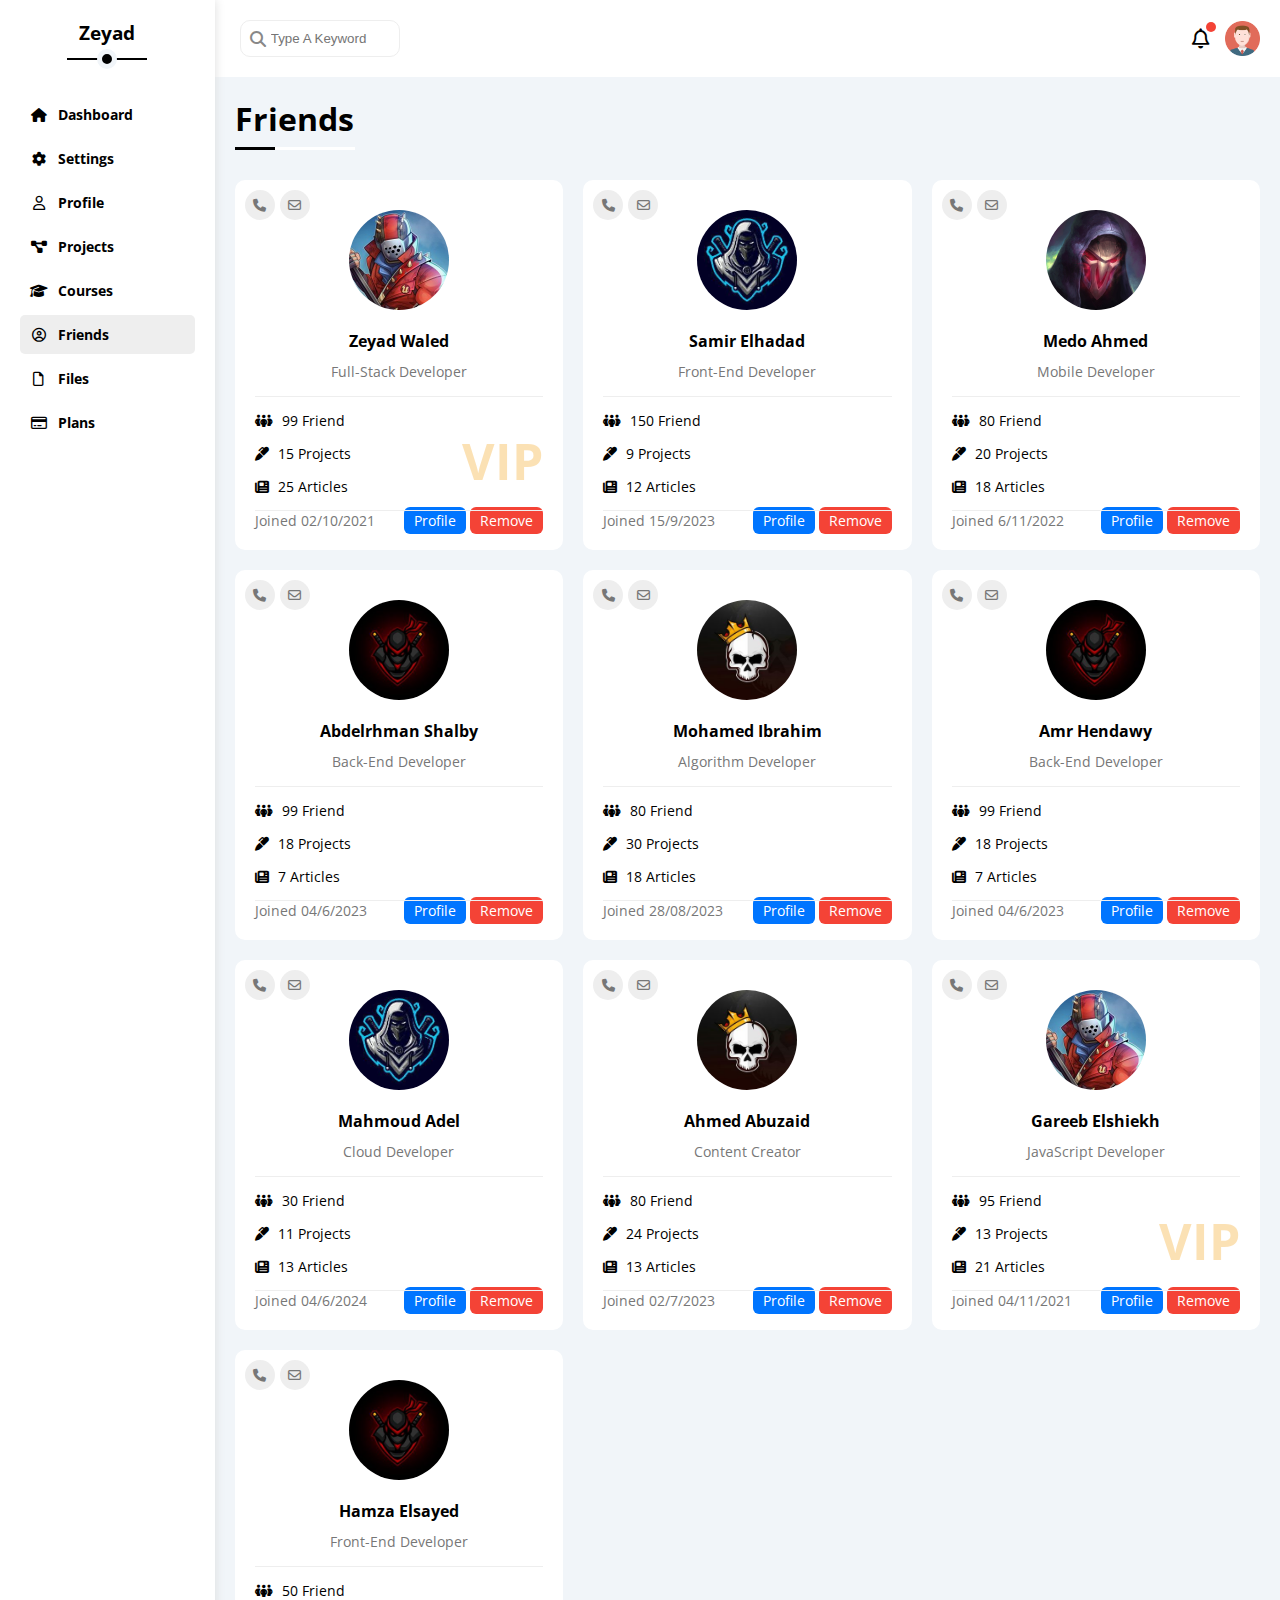
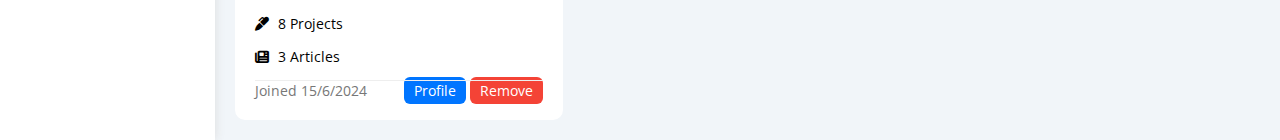
==== commit a7cbe334: "Update friends.html" ====
--- a/friends.html
+++ b/friends.html
@@ -126,7 +126,7 @@
               </p>
               <span class="fw-bold c-orange">VIP</span>
             </div>
-            <div class="footer fs-14 c-777 pt-15 flex-between">
+            <div class="footer fs-14 c-777 pt-13 flex-between">
               Joined 02/10/2021
               <div>
                 <a href="profile.html" class="btn-shape bg-blue c-white">Profile</a>
@@ -158,7 +158,7 @@
                 12 Articles
               </p>
             </div>
-            <div class="footer fs-14 c-777 pt-15 flex-between">
+            <div class="footer fs-14 c-777 pt-13 flex-between">
               Joined 15/9/2023
               <div>
                 <a href="profile.html" class="btn-shape bg-blue c-white">Profile</a>
@@ -190,7 +190,7 @@
                 18 Articles
               </p>
             </div>
-            <div class="footer fs-14 c-777 pt-15 flex-between">
+            <div class="footer fs-14 c-777 pt-13 flex-between">
               Joined 6/11/2022
               <div>
                 <a href="profile.html" class="btn-shape bg-blue c-white">Profile</a>
@@ -222,7 +222,7 @@
                 7 Articles
               </p>
             </div>
-            <div class="footer fs-14 c-777 pt-15 flex-between">
+            <div class="footer fs-14 c-777 pt-13 flex-between">
               Joined 04/6/2023
               <div>
                 <a href="profile.html" class="btn-shape bg-blue c-white">Profile</a>
@@ -254,7 +254,7 @@
                 18 Articles
               </p>
             </div>
-            <div class="footer fs-14 c-777 pt-15 flex-between">
+            <div class="footer fs-14 c-777 pt-13 flex-between">
               Joined 28/08/2023
               <div>
                 <a href="profile.html" class="btn-shape bg-blue c-white">Profile</a>
@@ -286,7 +286,7 @@
                 7 Articles
               </p>
             </div>
-            <div class="footer fs-14 c-777 pt-15 flex-between">
+            <div class="footer fs-14 c-777 pt-13 flex-between">
               Joined 04/6/2023
               <div>
                 <a href="profile.html" class="btn-shape bg-blue c-white">Profile</a>
@@ -318,7 +318,7 @@
                 13 Articles
               </p>
             </div>
-            <div class="footer fs-14 c-777 pt-15 flex-between">
+            <div class="footer fs-14 c-777 pt-13 flex-between">
               Joined 04/6/2024
               <div>
                 <a href="profile.html" class="btn-shape bg-blue c-white">Profile</a>
@@ -350,7 +350,7 @@
                 13 Articles
               </p>
             </div>
-            <div class="footer fs-14 c-777 pt-15 flex-between">
+            <div class="footer fs-14 c-777 pt-13 flex-between">
               Joined 02/7/2023
               <div>
                 <a href="profile.html" class="btn-shape bg-blue c-white">Profile</a>
@@ -383,7 +383,7 @@
               </p>
               <span class="fw-bold c-orange">VIP</span>
             </div>
-            <div class="footer fs-14 c-777 pt-15 flex-between">
+            <div class="footer fs-14 c-777 pt-13 flex-between">
               Joined 04/11/2021
               <div>
                 <a href="profile.html" class="btn-shape bg-blue c-white">Profile</a>
@@ -415,7 +415,7 @@
                 3 Articles
               </p>
             </div>
-            <div class="footer fs-14 c-777 pt-15 flex-between">
+            <div class="footer fs-14 c-777 pt-13 flex-between">
               Joined 15/6/2024
               <div>
                 <a href="profile.html" class="btn-shape bg-blue c-white">Profile</a>
@@ -427,4 +427,4 @@
         </div>
     </div>
   </body>
-</html>+</html>
--- a/css/master.css
+++ b/css/master.css
@@ -1,1362 +1,1370 @@
-:root {
-  --blue-color: #0075ff;
-  --blue-alt-color: #0d69d5;
-  --orange-color: #f59e0b;
-  --green-color: #22c55e;
-  --red-color: #f44336;
-  --gray-color: #888;
-  --border-eee: 1px solid #eee;
-  --border-ccc: 1px solid #ccc;
-}
-* {
-  box-sizing: border-box;
-}
-body {
-  font-family: "Open Sans", sans-serif;
-  margin: 0;
-}
-*:focus {
-  outline: none;
-}
-a {
-  text-decoration: none;
-}
-ul {
-  padding: 0;
-  list-style: none;
-}
-.page {
-  background-color: #f1f5f9;
-  min-height: 100vh;
-}
-/* Start sidebar */
-.sidebar {
-  width: 250px;
-  box-shadow: 0 0 10px #ddd;
-}
-.sidebar > h3 {
-  margin-bottom: 50px;
-}
-.sidebar > h3::before {
-  content: "";
-  position: absolute;
-  left: 50%;
-  bottom: 0;
-  transform: translate(-50%, 15px);
-  width: 80px;
-  border-bottom: 2px solid black;
-}
-.sidebar > h3::after {
-  content: "";
-  position: absolute;
-  left: 50%;
-  bottom: 0;
-  transform: translate(-50%, 120%);
-  width: 10px;
-  height: 10px;
-  background-color: black;
-  border-radius: 50%;
-  border: 5px solid #f1f5f9;
-  z-index: 2;
-}
-.sidebar ul li a {
-  transition: 0.3s;
-  margin-bottom: 5px;
-}
-.sidebar ul li a:hover,
-.sidebar ul li a.active {
-  background-color: #eeeeee;
-}
-.sidebar ul li a i {
-  margin-right: 10px;
-}
-.sidebar ul li a span {
-  font-size: 14px;
-  font-weight: bold;
-}
-@media (max-width: 767px) {
-  .sidebar {
-    width: 58px;
-    padding: 10px;
-  }
-  .sidebar > h3 {
-    font-size: 13px;
-    margin-bottom: 15px;
-  }
-  .sidebar > h3::before,
-  .sidebar > h3::after {
-    display: none;
-  }
-  .sidebar ul li a span {
-    display: none;
-  }
-}
-/* End sidebar */
-/* Start header */
-.content {
-  overflow: hidden;
-}
-.header .search::before {
-  font-family: var(--fa-style-family-classic);
-  content: "\f002";
-  font-weight: 900;
-  position: absolute;
-  left: 15px;
-  top: 50%;
-  transform: translateY(-50%);
-  color: var(--gray-color);
-}
-.header .search input {
-  border: var(--border-eee);
-  padding-left: 30px;
-  margin-left: 5px;
-  width: 160px;
-  transition: width 0.3s;
-}
-.header .search input:focus {
-  width: 200px;
-}
-.header .search input:focus::placeholder {
-  opacity: 0.25;
-}
-.avatar .noti::before {
-  content: "";
-  width: 10px;
-  height: 10px;
-  background-color: var(--red-color);
-  border-radius: 50%;
-  position: absolute;
-  right: -6px;
-  top: -6px;
-}
-.avatar img {
-  width: 35px;
-  height: 35px;
-  margin-left: 15px;
-}
-/* End header */
-/* Start content */
-.content h1 {
-  margin: 20px 20px 40px;
-}
-.content h1::before {
-  content: "";
-  width: 120px;
-  height: 3px;
-  background-color: white;
-  position: absolute;
-  bottom: -10px;
-  left: 0;
-}
-.content h1::after {
-  content: "";
-  width: 40px;
-  height: 3px;
-  background-color: black;
-  position: absolute;
-  bottom: -10px;
-  left: 0;
-}
-.content .content-page {
-  display: grid;
-  grid-template-columns: repeat(auto-fill, minmax(450px ,1fr));
-  gap: 20px;
-  margin-left: 20px;
-  margin-right: 20px;
-  margin-bottom: 20px;
-}
-@media (max-width: 767px) {
-  .content .content-page {
-    grid-template-columns: minmax(200px, 1fr);
-    margin-left: 10px;
-    margin-right: 10px;
-    gap: 10px;
-  }
-}
-/* Start welcome */
-.welcome {
-  overflow: hidden;
-}
-.welcome .top img {
-  width: 200px;
-  margin-bottom: -10px; 
-}
-.welcome .avatar {
-  width: 64px;
-  height: 64px;
-  margin-left: 20px;
-  margin-top: -30px;
-  border: 2px solid white;
-  border-radius: 50%;
-  box-shadow: 0 0 5px #ddd;
-  padding: 2px;
-}
-.welcome .bottom {
-  border-top: var(--border-eee);
-  border-bottom: var(--border-eee);
-}
-.welcome .bottom > div {
-  flex: 1;
-}
-.welcome a {
-  margin: 0 15px 15px auto;
-  transition: 0.3s;
-  font-weight: bold;
-}
-.welcome a:hover {
-  background-color: var(--blue-alt-color);
-}
-@media (max-width: 767px) {
-  .welcome .info {
-    padding-bottom: 30px;
-  }
-  .welcome .avatar {
-    margin-left: 0;
-  }
-  .welcome .bottom > div:not(:last-child) {
-    margin-bottom: 20px;
-  }
-  .welcome .bottom > div:not(:last-child)::before {
-    content: "";
-    width: 50%;
-    height: 1px;
-    position: absolute;
-    bottom: -10px;
-    left: 50%;
-    transform: translateX(-50%);
-    background-color: #eee;
-  }
-}
-/* End welcome */
-/* Start Quick Draft */
-.quick-draft textarea {
-  resize: none;
-  height: 200px;
-}
-.quick-draft input:last-child {
-  margin-left: auto;
-  transition: 0.3s;
-  cursor: pointer;
-}
-/* End Quick Draft */
-/* Start Yearly Targets */
-.yearly-targets .box .icon {
-  width: 80px;
-  height: 80px;
-  margin-right: 10px;
-}
-.yearly-targets .box.blue .icon {
-  background-color: rgb(0 117 255 / 20%);
-}
-.yearly-targets .box .details {
-  flex: 1;
-}
-.yearly-targets .box.blue .details .progress {
-  height: 4px;
-  background-color: rgb(0 117 255 / 20%);
-}
-.yearly-targets .box .details .progress span.blue {
-  width: 80%;
-  position: absolute;
-  left: 0;
-  top: 0;
-  height: 100%;
-}
-.yearly-targets .box.blue .details .progress span.blue span {
-  position: absolute;
-  right: 0;
-  transform: translateX(50%);
-  top: -30px;
-  padding: 2px 4px;
-}
-.yearly-targets .box.blue .details .progress span.blue span::before {
-  content: "";
-  position: absolute;
-  border-width: 5px;
-  border-style: solid;
-  border-color: var(--blue-color) transparent transparent transparent;
-  bottom: 0;
-  left: 50%;
-  transform: translate(-50%, 100%);
-}
-.yearly-targets .box.orange .icon {
-  background-color: rgb(245 158 11 / 20%);
-}
-.yearly-targets .box.orange .details .progress {
-  height: 4px;
-  background-color: rgb(245 158 11 / 20%);
-}
-.yearly-targets .box .details .progress span.orange {
-  width: 55%;
-  position: absolute;
-  left: 0;
-  top: 0;
-  height: 100%;
-}
-.yearly-targets .box.orange .details .progress span.orange span {
-  position: absolute;
-  right: 0;
-  transform: translateX(50%);
-  top: -30px;
-  padding: 2px 4px;
-}
-.yearly-targets .box.orange .details .progress span.orange span::before {
-  content: "";
-  position: absolute;
-  border-width: 5px;
-  border-style: solid;
-  border-color: var(--orange-color) transparent transparent transparent;
-  bottom: 0;
-  left: 50%;
-  transform: translate(-50%, 100%);
-}
-.yearly-targets .box.green .icon {
-  background-color: rgb(34 197 94 / 20%);
-}
-.yearly-targets .box.green .details .progress {
-  height: 4px;
-  background-color: rgb(34 197 94 / 20%);
-}
-.yearly-targets .box .details .progress span.green {
-  width: 75%;
-  position: absolute;
-  left: 0;
-  top: 0;
-  height: 100%;
-}
-.yearly-targets .box.green .details .progress span.green span {
-  position: absolute;
-  right: 0;
-  transform: translateX(50%);
-  top: -30px;
-  padding: 2px 4px;
-}
-.yearly-targets .box.green .details .progress span.green span::before {
-  content: "";
-  position: absolute;
-  border-width: 5px;
-  border-style: solid;
-  border-color: var(--green-color) transparent transparent transparent;
-  bottom: 0;
-  left: 50%;
-  transform: translate(-50%, 100%);
-}
-/* End Yearly Targets */
-/* Start Tickets Statistics */
-.tickets .statis .box {
-  width: calc(50% - 10px);
-}
-@media (max-width: 767px) {
-  .tickets .statis .box {
-    width: 100%;
-  }
-}
-/* End Tickets Statistics */
-/* Start Latest News */
-.news .news-box:not(:last-of-type) {
-  margin-bottom: 20px;
-  padding-bottom: 20px;
-  border-bottom: 1px solid #eee;
-}
-.news .news-box img {
-  width: 100px;
-  margin-right: 15px;
-}
-.news .news-box .info {
-  flex-grow: 1;
-}
-@media (max-width: 767px) {
-  .news .news-box {
-    display: block;
-  }
-  .news .news-box .label {
-    margin: 10px auto;
-    width: fit-content;
-  }
-}
-/* End Latest News */
-/* Start Latest Tasks */
-.tasks .task-box .info {
-  flex-grow: 1;
-}
-.tasks .task-box i {
-  transition: 0.3s;
-  cursor: pointer;
-}
-.tasks .task-box i:hover {
-  color: var(--red-color);
-}
-.tasks .task-box:not(:last-of-type) {
-  margin-bottom: 20px;
-  padding-bottom: 20px;
-  border-bottom: 1px solid #eee;
-}
-.tasks .task-box.dash {
-  border-bottom: none;
-}
-.tasks .task-box.dash .info {
-  opacity: 0.3;
-  text-decoration: line-through;
-}
-.tasks .task-box.dash i {
-  opacity: 0.3;
-}
-/* End Latest Tasks */
-/* Start Latest Uploads */
-.latest-uploads img {
-  width: 40px;
-  height: 40px;
-}
-.latest-uploads .box .info {
-  flex-grow: 1;
-}
-.latest-uploads .box:not(:last-of-type) {
-  padding-bottom: 10px;
-  border-bottom: var(--border-eee);
-  margin-bottom: 10px;
-}
-/* End Latest Uploads */
-/* Start Last Project Progress */
-.last-project ul::before {
-  content: "";
-  width: 2px;
-  height: 100%;
-  position: absolute;
-  left: 11px;
-  background-color: var(--blue-color);
-}
-.last-project ul li::before {
-  content: "";
-  display: block;
-  width: 20px;
-  height: 20px;
-  border-radius: 50%;
-  border: 2px solid white;
-  outline: 2px solid var(--blue-color);
-  margin-right: 15px;
-  background-color: white;
-  z-index: 1;
-}
-.last-project ul li.done::before {
-  background-color: var(--blue-color);
-}
-.last-project ul li.current::before {
-  animation: change-color 0.8s infinite alternate;
-}
-@keyframes change-color {
-  from {
-    background-color: var(--blue-color);
-  }
-  to {
-    background-color: white;
-  }
-}
-.last-project img {
-  position: absolute;
-  bottom: 0;
-  right: 0;
-  width: 150px;
-  opacity: 0.1;
-}
-/* End Last Project Progress */
-/* Start Reminders */
-.reminders ul {
-  margin-left: 30px;
-}
-.reminders ul li.blue {
-  border-left: 2px solid var(--blue-color);
-}
-.reminders ul li.green {
-  border-left: 2px solid var(--green-color);
-}
-.reminders ul li.orange {
-  border-left: 2px solid var(--orange-color);
-}
-.reminders ul li.red {
-  border-left: 2px solid var(--red-color);
-}
-.reminders ul li::before {
-  content: "";
-  width: 15px;
-  height: 15px;
-  border-radius: 50%;
-  margin-right: 15px;
-  position: absolute;
-  left: -30px;
-  top: 50%;
-  transform: translateY(-50%);
-}
-.reminders ul li.blue::before {
-  background-color: var(--blue-color);
-}
-.reminders ul li.green::before {
-  background-color: var(--green-color);
-}
-.reminders ul li.orange::before {
-  background-color: var(--orange-color);
-}
-.reminders ul li.red::before {
-  background-color: var(--red-color);
-}
-/* End Reminders */
-/* Start Last Post */
-.last-post .top img {
-  width: 50px;
-  height: 50px;
-}
-.last-post .text {
-  border-top: var(--border-eee);
-  border-bottom: var(--border-eee);
-  padding-top: 20px;
-  padding-bottom: 40px;
-  line-height: 1.8;
-  text-transform: capitalize;
-}
-.last-post .foot span:first-child::before {
-  content: "\f004";
-  font-family: var(--fa-style-family-classic);
-  margin-right: 5px;
-}
-.last-post .foot span:last-child::before {
-  content: "\f086";
-  font-family: var(--fa-style-family-classic);
-  margin-right: 5px;
-}
-/* End Last Post */
-/* Start Social Media Stats */
-.social-media .box div {
-  width: 50px;
-  height: 50px;
-  transition: 0.3s;
-}
-.social-media .box div:hover {
-  transform: rotate(5deg);
-  border-radius: 5px;
-}
-.social-media .box > div.i-t {
-  background-color: #1da1f2
-}
-.social-media .box > div.i-f {
-  background-color: #1877f2
-}
-.social-media .box > div.i-y {
-  background-color: #ff0000
-}
-.social-media .box > div.i-l {
-  background-color: #0077b5
-}
-.social-media .box:not(:last-of-type) {
-  margin-bottom: 10px;
-}
-.social-media .twitter {
-  background-color: rgb(29 161 242 / 20%);
-}
-.social-media .twitter a {
-  background-color: #1da1f2;
-}
-.social-media .twitter p {
-  flex-grow: 1;
-  color: #1da1f2;
-}
-.social-media .facebook {
-  background-color: rgb(24 119 242 / 20%);
-}
-.social-media .facebook a {
-  background-color: #1877f2;
-}
-.social-media .facebook p {
-  flex-grow: 1;
-  color: #1877f2;
-}
-.social-media .youtube {
-  background-color: rgb(214 9 5 / 20%)
-}
-.social-media .youtube a {
-  background-color: #ff0000;
-}
-.social-media .youtube p {
-  flex-grow: 1;
-  color: #ff0000;
-}
-.social-media .linkedin {
-  background-color: rgb(0 119 181 / 20%);
-}
-.social-media .linkedin a {
-  background-color: #0077b5;
-}
-.social-media .linkedin p {
-  flex-grow: 1;
-  color: #0077b5;
-}
-/* End Social Media Stats */
-/* Start Projects */
-.projects .table {
-  overflow-x: auto;
-}
-.projects table {
-  min-width: 1000px;
-  border-spacing: 0;
-}
-.projects table td {
-  padding: 15px;
-}
-.projects thead td {
-  background-color: #eee;
-  font-weight: bold;
-}
-.projects tbody td {
-  border-bottom: 1px solid #eee;
-  border-left: 1px solid #eee;
-  transition: 0.3s;
-}
-.projects table tbody tr td:last-child {
-  border-right: 1px solid #eee;
-}
-.projects tbody tr:hover td {
-  background-color: rgb(238 238 238 / 60%);
-}
-.projects table img {
-  width: 32px;
-  height: 32px;
-  border-radius: 50%;
-  padding: 2px;
-  background-color: white;
-}
-.projects table img:not(:first-of-type) {
-  margin-left: -20px;
-}
-/* End Projects */
-/* End content */
-/* Start Settings */
-.toggle-checbox {
-  appearance: none;
-  -webkit-appearance: none;
-  display: none;
-}
-.toggle-switch {
-  width: 80px;
-  height: 32px;
-  background-color: var(--red-color);
-  border-radius: 15px;
-  position: relative;
-  cursor: pointer;
-  transition: 0.3s;
-}
-.toggle-switch::before {
-  font-family: var(--fa-style-family-classic);
-  content: "\f00d";
-  font-weight: 900;
-  width: 25px;
-  height: 25px;
-  background-color: #f1f5f9;
-  color: var(--red-color);
-  border-radius: 50%;
-  position: absolute;
-  left: 5px;
-  top: 3px;
-  display: flex;
-  align-items: center;
-  justify-content: center;
-  transition: 0.3s;
-}
-.toggle-checbox:checked + .toggle-switch {
-  background-color: var(--blue-color);
-}
-.toggle-checbox:checked + .toggle-switch::before {
-  left: 50px;
-  color: var(--blue-color);
-  content: "\f00c";
-}
-/* Start Site Control */
-.site-control textarea {
-  height: 150px;
-  border: var(--border-ccc);
-  resize: none;
-}
-/* End Site Control */
-/* Start General Info */
-.general-info input {
-  border: var(--border-ccc);
-}
-.general-info input[type="email"] {
-  width: 85%;
-  background-color: #eee;
-  pointer-events: none;
-}
-@media (max-width: 767px) {
-  .general-info input[type="email"] {
-    width: 75%;
-  }
-}
-.general-info form .change:focus-within input[type="email"] {
-  background-color: white;
-  pointer-events: visible;
-}
-/* End General Info */
-/* Start Security Info */
-.security .box:not(:last-of-type) {
-  padding-bottom: 20px;
-  margin-bottom: 20px;
-  border-bottom: var(--border-eee);
-}
-.security .box:first-of-type a {
-  transition: 0.3s;
-}
-.security .box:first-of-type a:hover {
-  background-color: var(--blue-alt-color);
-}
-/* End Security Info */
-/* Start Social Info */
-.social form i {
-  width: 40px;
-  height: 40px;
-  border: var(--border-ccc);
-  border-radius: 5px 0 0 5px;
-  border-right: none;
-  transition: 0.3s;
-}
-.social form input {
-  height: 40px;
-  border: var(--border-ccc);
-  border-radius: 0 5px 5px 0;
-}
-.social form div:focus-within .i-t  {
-  color: #1da1f2;
-}
-.social form div:focus-within .i-f  {
-  color: #1877f2;
-}
-.social form div:focus-within .i-l  {
-  color: #0077b5;
-}
-.social form div:focus-within .i-y  {
-  color: #ff0000;
-}
-/* End Social Info */
-/* Start Widget Control */
-.widget-control .control input {
-  appearance: none;
-  -webkit-appearance: none;
-}
-.widget-control .control label {
-  position: relative;
-  cursor: pointer;
-  padding-left: 30px;
-}
-.widget-control .control label::before {
-  content: "";
-  width: 15px;
-  height: 15px;
-  border: 2px solid var(--gray-color);
-  position: absolute;
-  left: 0;
-  top: 50%;
-  margin-top: -9px;
-  border-radius: 4px;
-}
-.widget-control .control label:hover::before {
-  border-color: var(--blue-alt-color);
-}
-.widget-control .control label::after {
-  font-family: var(--fa-style-family-classic);
-  font-weight: 900;
-  content: "\f00c";
-  position: absolute;
-  left: 0;
-  top: 50%;
-  transform: translateY(-50%);
-  border-radius: 4px;
-  margin-top: -9px;
-  width: 18px;
-  height: 18px;
-  font-size: 12px;
-  background-color: var(--blue-color);
-  color: white;
-  display: flex;
-  justify-content: center;
-  align-items: center;
-  transform: scale(0) rotate(360deg);
-  transition: 0.3s;
-}
-.widget-control .control input[type="checkbox"]:checked + label::after {
-  transform: scale(1);
-}
-/* End Widget Control */
-/* Start Backup Manager */
-.backup input {
-  appearance: none;
-  -webkit-appearance: none;
-}
-.backup .date label { 
-  position: relative;
-  cursor: pointer;
-  padding-left: 30px;
-}
-.backup .date label::before {
-  content: "";
-  width: 20px;
-  height: 20px;
-  border: 2px solid var(--gray-color);
-  position: absolute;
-  left: 0;
-  top: 50%;
-  margin-top: -12px;
-  border-radius: 50%;
-}
-.backup .date label::after {
-  content: "";
-  width: 14px;
-  height: 14px;
-  background-color: var(--blue-color);
-  position: absolute;
-  left: 5px;
-  top: 2px;
-  border-radius: 50%;
-  transform: scale(0);
-  transition: 0.3s;
-}
-.backup .date input[type="radio"]:checked + label::before {
-  border-color: var(--blue-color);
-}
-.backup .date input[type="radio"]:hover + label::before {
-  border-color: var(--blue-color);
-}
-.backup .date input[type="radio"]:checked + label::after {
-  transform: scale(1);
-}
-.backup .servers {
-  border-top: 1px solid #eee;
-  padding-top: 20px;
-}
-@media (max-width: 767px) {
-  .backup .servers {
-    flex-wrap: wrap;
-  }
-}
-.backup .servers .server {
-  border: 2px solid #eee;
-  position: relative;
-}
-.backup .servers .server label {
-  cursor: pointer;
-}
-.backup .servers input[type="radio"]:checked + .server {
-  border-color: var(--blue-color);
-  color: var(--blue-color);
-}
-/* End Backup Manager */
-/* End Settings */
-/* Start Profile */
-@media (max-width: 767px) {
-  .full-content {
-    flex-direction: column;
-  }
-  .full-content .profile-avatar {
-    padding-bottom: 0;
-  }
-  .full-content .details {
-    width: 100%;
-    text-align: center;
-  }
-}
-.full-content .profile-avatar {
-  width: 300px;
-}
-@media (min-width: 768px) {
-  .full-content .profile-avatar {
-    border-right: var(--border-ccc);
-  }
-}
-.full-content .profile-avatar img {
-  width: 120px;
-  height: 120px;
-}
-.full-content .profile-avatar .progress {
-  width: 160px;
-  height: 5px;
-  background-color: #eee;
-  margin: auto;
-  margin-bottom: 10px;
-  border-radius: 5px;
-  position: relative;
-  overflow: hidden;
-}
-.full-content .profile-avatar .progress span {
-  position: absolute;
-  width: 80%;
-  height: 100%;
-  background-color: var(--blue-color);
-  border-radius: 5px;
-  left: 0;
-}
-.full-content .details {
-  flex: 1;
-}
-.full-content .details .box {
-  width: 70%;
-}
-.full-content .details .box .info {
-  flex-wrap: wrap;
-}
-@media (max-width: 991px) {
-  .full-content .details .box .info {
-    flex-direction: column;
-    align-items: flex-start;
-  }
-  .full-content .details .box {
-    width: 100%;
-  }
-  .full-content .details .box .info > span:not(:first-of-type) {
-    margin-top: 10px;
-  }
-}
-.full-content .details > div:not(:last-of-type) {
-  border-bottom: var(--border-ccc);
-}
-.full-content .details .toggle-switch {
-  width: 100px;
-  height: 20px;
-}
-.full-content .details .toggle-switch::before {
-  width: 15px;
-  height: 15px;
-  font-size: 12px;
-  top: 2px;
-}
-.full-content .details .toggle-checbox:checked + .toggle-switch::before {
-  left: 80px;
-}
-.other-page .skills-profile ul li:not(:last-of-type) {
-  padding-bottom: 15px;
-  margin-bottom: 15px;
-  border-bottom: var(--border-eee);
-}
-@media (max-width: 767px) {
-  .other-page {
-    flex-direction: column;
-  }
-}
-.other-page .skills-profile {
-  flex-grow: 1;
-}
-.other-page .activities {
-  flex-grow: 2;
-}
-.other-page .activities .activity:not(:last-of-type) {
-  padding-bottom: 20px;
-  margin-bottom: 20px;
-  border-bottom: var(--border-ccc);
-}
-.other-page .activities .activity img {
-  width: 60px;
-  height: 60px;
-  border-radius: 50%;
-  margin-right: 10px;
-}
-@media (min-width: 768px) {
-  .other-page .activities .activity .date {
-    margin-left: auto;
-    text-align: center;
-  }
-}
-@media (max-width: 767px) {
-  .other-page .activities .activity {
-    flex-direction: column;
-  }
-  .other-page .activities .activity img {
-    margin-right: 0;
-    margin-bottom: 15px;
-  }
-  .other-page .activities .activity .date {
-    margin-top: 15px;
-  }
-  .other-page .activities .activity .date > span {
-    margin-bottom: 5px;
-  }
-}
-/* End Profile */
-/* Start Projects */
-.project .box > span {
-  position: absolute;
-  right: 10px;
-  top: 10px;
-}
-.project .box .clints img {
-  width: 40px;
-  height: 40px;
-  border-radius: 50%;
-  border: 2px solid white;
-}
-.project .box .clints a:nth-child(2) {
-  left: -20px;
-}
-.project .box .clints a:nth-child(3) {
-  left: -40px;
-}
-.project .box .clints a:nth-child(4) {
-  left: -60px;
-}
-.project .box .clints a:nth-child(5) {
-  left: -80px;
-}
-.project .box .clints a:hover {
-  z-index: 1;
-}
-.project .box .job {
-  padding-top: 15px;
-  margin-top: 15px;
-  justify-content: flex-end;
-  border-top: var(--border-eee);
-}
-@media (max-width: 767px) {
-  .project .box .job {
-    flex-direction: column;
-  }
-}
-.project .box .job span {
-  padding: 3px 8px;
-  margin-left: 5px;
-  width: fit-content;
-  border-radius: 5px;
-}
-@media (max-width: 767px) {
-  .project .box .job span:not(:last-child) {
-    margin-bottom: 15px;
-  }
-}
-.project .box .price {
-  padding-top: 15px;
-  margin-top: 15px;
-  border-top: var(--border-eee);
-}
-.project .box .price .progress {
-  width: 250px;
-  height: 8px;
-}
-.project .one .price .progress span {
-  position: absolute;
-  left: 0;
-  top: 0;
-  width: 120px;
-  height: 100%;
-}
-.project .two .price .progress span {
-  position: absolute;
-  left: 0;
-  top: 0;
-  width: 200px;
-  height: 100%;
-}
-.project .three .price .progress span {
-  position: absolute;
-  left: 0;
-  top: 0;
-  width: 100%;
-  height: 100%;
-}
-.project .four .price .progress span {
-  position: absolute;
-  left: 0;
-  top: 0;
-  width: 150px;
-  height: 100%;
-}
-.project .five .price .progress span {
-  position: absolute;
-  left: 0;
-  top: 0;
-  width: 180px;
-  height: 100%;
-}
-.project .six .price .progress span {
-  position: absolute;
-  left: 0;
-  top: 0;
-  width: 100px;
-  height: 100%;
-}
-.project .seven .price .progress span {
-  position: absolute;
-  left: 0;
-  top: 0;
-  width: 170px;
-  height: 100%;
-}
-.project .eight .price .progress span {
-  position: absolute;
-  left: 0;
-  top: 0;
-  width: 160px;
-  height: 100%;
-}
-.project .nine .price .progress span {
-  position: absolute;
-  left: 0;
-  top: 0;
-  width: 230px;
-  height: 100%;
-}
-/* End Projects */
-/* Start Courses */
-.content-course {
-  display: grid;
-  grid-template-columns: repeat(auto-fill, minmax(300px ,1fr));
-  gap: 20px;
-  margin-left: 20px;
-  margin-right: 20px;
-  margin-bottom: 20px;
-}
-@media (max-width: 767px) {
-  .content-course {
-    grid-template-columns: minmax(200px, 1fr);
-    margin-left: 10px;
-    margin-right: 10px;
-    gap: 10px;
-  }
-}
-.content-course .box {
-  overflow: hidden;
-}
-.content-course .box > img {
-  max-width: 100%;
-}
-.content-course .box img.abs {
-  position: absolute;
-  left: 15px;
-  top: 15px;
-  width: 60px;
-  height: 60px;
-  border-radius: 50%;
-  border: 2px solid white;
-}
-.content-course .box .info {
-  border-bottom: var(--border-eee);
-}
-.content-course .box .info p {
-  line-height: 1.6;
-}
-.content-course .box .info span {
-  position: absolute;
-  bottom: 0;
-  left: 50%;
-  transform: translate(-50%, 50%);
-}
-/* End Courses */
-/* Start Friends */
-.content-friends {
-  display: grid;
-  grid-template-columns: repeat(auto-fill, minmax(300px ,1fr));
-  gap: 20px;
-  margin-left: 20px;
-  margin-right: 20px;
-  margin-bottom: 20px;
-}
-@media (max-width: 767px) {
-  .content-friends {
-    grid-template-columns: minmax(200px, 1fr);
-    margin-left: 10px;
-    margin-right: 10px;
-    gap: 10px;
-  }
-}
-.content-friends .box > div.abs {
-  position: absolute;
-  left: 10px;
-  top: 10px;
-  font-size: 13px;
-}
-.content-friends .box > div.abs i {
-  border-radius: 50%;
-  background-color: #eee;
-  width: 30px;
-  height: 30px;
-  display: flex;
-  justify-content: center;
-  align-items: center;
-  cursor: pointer;
-  transition: 0.3s;
-}
-.content-friends .box > div.abs i:hover {
-  background-color: var(--blue-color);
-  color: white;
-}
-.content-friends .box .top {
-  padding-bottom: 15px;
-  border-bottom: var(--border-eee);
-}
-.content-friends .box .top img {
-  border-radius: 50%;
-  width: 100px;
-  height: 100px;
-  margin-top: 10px;
-}
-.content-friends .box .data {
-  border-bottom: var(--border-eee);
-}
-.content-friends .box .data span {
-  position: absolute;
-  right: 0;
-  top: 50%;
-  transform: translateY(-50%);
-  font-size: 50px;
-  opacity: 0.3;
-}
-/* End Friends */
-/* Start Files */
-.content-files {
-  display: grid;
-  grid-template-columns: repeat(auto-fill, minmax(200px ,1fr));
-  gap: 20px;
-  margin-left: 20px;
-  margin-right: 20px;
-  margin-bottom: 20px;
-  flex: 1;
-}
-@media (max-width: 767px) {
-  .content-files {
-    margin-left: 10px;
-    margin-right: 10px;
-  }
-}
-.page-files .files-stats {
-  min-width: 260px;
-}
-.page-files .files-stats .details {
-  border: var(--border-eee);
-}
-.page-files .files-stats .details i {
-  width: 40px;
-  height: 40px;
-  display: flex;
-  justify-content: center;
-  align-items: center;
-}
-.page-files .files-stats .details i.blue {
-background-color: rgb(0, 117, 255, 0.2);
-color: var(--blue-color);
-}
-.page-files .files-stats .details i.green {
-background-color: rgb(34, 197, 94, 0.2);
-color: var(--green-color);
-}
-.page-files .files-stats .details i.red {
-background-color: rgb(244, 67, 54, 0.2);
-color: var(--red-color);
-}
-.page-files .files-stats .details i.orange {
-background-color: rgb(245, 158, 11, 0.2);
-color: var(--orange-color);
-}
-.page-files .files-stats .details .info {
-  flex: 1;
-}
-.page-files .files-stats a {
-  padding: 10px 15px;
-  margin: 15px auto 0;
-  display: block;
-  width: fit-content;
-  font-size: 14px;
-  transition: 0.3s;
-}
-.page-files .files-stats a i {
-  margin-right: 10px;
-}
-.page-files .files-stats a:hover {
-  background-color: var(--blue-alt-color);
-}
-.page-files .files-stats a:hover i {
-  animation: load 0.5s infinite;
-}
-@keyframes load {
-  0%,100% {
-    transform: translateY(0);
-  }
-  50% {
-    transform: translateY(-5px);
-  }
-}
-.page-files .content-files .box > i {
-  position: absolute;
-  left: 10px;
-  top: 10px;
-  color: #777;
-}
-.page-files .content-files .box .top img {
-  width: 80px;
-  height: 80px;
-  padding-top: 15px;
-  transition: 0.3s;
-}
-.page-files .content-files .box .top:hover img {
-  transform: rotate(5deg);
-}
-.page-files .content-files .box > span {
-  padding-bottom: 10px;
-  margin-bottom: 10px;
-  border-bottom: var(--border-eee);
-}
-/* End Files */
-/* Start Plans */
-.plans-page {
-  display: grid;
-  grid-template-columns: repeat(auto-fill, minmax(450px, 1fr));
-  margin-left: 20px;
-  margin-right: 20px;
-  margin-bottom: 20px;
-  gap: 10px;
-}
-@media (max-width: 767px) {
-  .plans-page {
-    grid-template-columns: minmax(250px, 1fr);
-    margin-left: 10px;
-    margin-right: 10px;
-    gap: 10px;
-  }
-}
-.plans-page .plan .top {
-  border: 3px solid white;
-  outline: 3px solid transparent;
-}
-.plans-page .plan.green .top {
-  outline-color: var(--green-color);
-}
-.plans-page .plan.blue .top {
-  outline-color: var(--blue-color);
-}
-.plans-page .plan.orange .top {
-  outline-color: var(--orange-color);
-}
-.plans-page .plan .top p {
-  width: fit-content;
-  margin: auto;
-}
-.plans-page .plan .top p span {
-  font-size: 25px;
-  position: absolute;
-  left: -20px;
-  top: -5px;
-}
-.plans-page .plan .top p sub {
-  font-size: 40px;
-}
-.plans-page .plan ul li {
-  padding-top: 15px;
-  padding-bottom: 15px;
-  border-bottom: 1px solid #eee;
-}
-.plans-page .plan ul li .yes {
-  color: var(--green-color);
-}
-.plans-page .plan ul li .no {
-  color: var(--red-color);
-}
-.plans-page .plan ul li i:first-child {
-  font-size: 18px;
-  margin-right: 5px;
-}
-.plans-page .plan ul li .info {
-  color: var(--grey-color);
-  margin-left: auto;
-  cursor: pointer;
-}
+:root {
+  --blue-color: #0075ff;
+  --blue-alt-color: #0d69d5;
+  --orange-color: #f59e0b;
+  --green-color: #22c55e;
+  --red-color: #f44336;
+  --gray-color: #888;
+  --border-eee: 1px solid #eee;
+  --border-ccc: 1px solid #ccc;
+}
+* {
+  box-sizing: border-box;
+}
+body {
+  font-family: "Open Sans", sans-serif;
+  margin: 0;
+}
+*:focus {
+  outline: none;
+}
+a {
+  text-decoration: none;
+}
+ul {
+  padding: 0;
+  list-style: none;
+}
+.page {
+  background-color: #f1f5f9;
+  min-height: 100vh;
+}
+/* Start sidebar */
+.sidebar {
+  width: 250px;
+  box-shadow: 0 0 10px #ddd;
+}
+.sidebar > h3 {
+  margin-bottom: 50px;
+}
+.sidebar > h3::before {
+  content: "";
+  position: absolute;
+  left: 50%;
+  bottom: 0;
+  transform: translate(-50%, 15px);
+  width: 80px;
+  border-bottom: 2px solid black;
+}
+.sidebar > h3::after {
+  content: "";
+  position: absolute;
+  left: 50%;
+  bottom: 0;
+  transform: translate(-50%, 120%);
+  width: 10px;
+  height: 10px;
+  background-color: black;
+  border-radius: 50%;
+  border: 5px solid #f1f5f9;
+  z-index: 2;
+}
+.sidebar ul li a {
+  transition: 0.3s;
+  margin-bottom: 5px;
+}
+.sidebar ul li a:hover,
+.sidebar ul li a.active {
+  background-color: #eeeeee;
+}
+.sidebar ul li a i {
+  margin-right: 10px;
+}
+.sidebar ul li a span {
+  font-size: 14px;
+  font-weight: bold;
+}
+@media (max-width: 767px) {
+  .sidebar {
+    width: 58px;
+    padding: 10px;
+  }
+  .sidebar > h3 {
+    font-size: 13px;
+    margin-bottom: 15px;
+  }
+  .sidebar > h3::before,
+  .sidebar > h3::after {
+    display: none;
+  }
+  .sidebar ul li a span {
+    display: none;
+  }
+}
+/* End sidebar */
+/* Start header */
+.content {
+  overflow: hidden;
+}
+.header .search::before {
+  font-family: var(--fa-style-family-classic);
+  content: "\f002";
+  font-weight: 900;
+  position: absolute;
+  left: 15px;
+  top: 50%;
+  transform: translateY(-50%);
+  color: var(--gray-color);
+}
+.header .search input {
+  border: var(--border-eee);
+  padding-left: 30px;
+  margin-left: 5px;
+  width: 160px;
+  transition: width 0.3s;
+}
+.header .search input:focus {
+  width: 200px;
+}
+.header .search input:focus::placeholder {
+  opacity: 0.25;
+}
+.avatar .noti::before {
+  content: "";
+  width: 10px;
+  height: 10px;
+  background-color: var(--red-color);
+  border-radius: 50%;
+  position: absolute;
+  right: -6px;
+  top: -6px;
+}
+.avatar img {
+  width: 35px;
+  height: 35px;
+  margin-left: 15px;
+}
+/* End header */
+/* Start content */
+.content h1 {
+  margin: 20px 20px 40px;
+}
+.content h1::before {
+  content: "";
+  width: 120px;
+  height: 3px;
+  background-color: white;
+  position: absolute;
+  bottom: -10px;
+  left: 0;
+}
+.content h1::after {
+  content: "";
+  width: 40px;
+  height: 3px;
+  background-color: black;
+  position: absolute;
+  bottom: -10px;
+  left: 0;
+}
+.content .content-page {
+  display: grid;
+  grid-template-columns: repeat(auto-fill, minmax(450px ,1fr));
+  gap: 20px;
+  margin-left: 20px;
+  margin-right: 20px;
+  margin-bottom: 20px;
+}
+@media (max-width: 767px) {
+  .content .content-page {
+    grid-template-columns: minmax(200px, 1fr);
+    margin-left: 10px;
+    margin-right: 10px;
+    gap: 10px;
+  }
+}
+/* Start welcome */
+.welcome {
+  overflow: hidden;
+}
+.welcome .top img {
+  width: 200px;
+  margin-bottom: -10px; 
+}
+.welcome .avatar {
+  width: 64px;
+  height: 64px;
+  margin-left: 20px;
+  margin-top: -30px;
+  border: 2px solid white;
+  border-radius: 50%;
+  box-shadow: 0 0 5px #ddd;
+  padding: 2px;
+}
+.welcome .bottom {
+  border-top: var(--border-eee);
+  border-bottom: var(--border-eee);
+}
+.welcome .bottom > div {
+  flex: 1;
+}
+.welcome a {
+  margin: 0 15px 15px auto;
+  transition: 0.3s;
+  font-weight: bold;
+}
+.welcome a:hover {
+  background-color: var(--blue-alt-color);
+}
+@media (max-width: 767px) {
+  .welcome .info {
+    padding-bottom: 30px;
+  }
+  .welcome .avatar {
+    margin-left: 0;
+  }
+  .welcome .bottom > div:not(:last-child) {
+    margin-bottom: 20px;
+  }
+  .welcome .bottom > div:not(:last-child)::before {
+    content: "";
+    width: 50%;
+    height: 1px;
+    position: absolute;
+    bottom: -10px;
+    left: 50%;
+    transform: translateX(-50%);
+    background-color: #eee;
+  }
+}
+/* End welcome */
+/* Start Quick Draft */
+.quick-draft textarea {
+  resize: none;
+  height: 200px;
+}
+.quick-draft input:last-child {
+  margin-left: auto;
+  transition: 0.3s;
+  cursor: pointer;
+}
+/* End Quick Draft */
+/* Start Yearly Targets */
+.yearly-targets .box .icon {
+  width: 80px;
+  height: 80px;
+  margin-right: 10px;
+}
+.yearly-targets .box.blue .icon {
+  background-color: rgb(0 117 255 / 20%);
+}
+.yearly-targets .box .details {
+  flex: 1;
+}
+.yearly-targets .box.blue .details .progress {
+  height: 4px;
+  background-color: rgb(0 117 255 / 20%);
+}
+.yearly-targets .box .details .progress span.blue {
+  width: 80%;
+  position: absolute;
+  left: 0;
+  top: 0;
+  height: 100%;
+}
+.yearly-targets .box.blue .details .progress span.blue span {
+  position: absolute;
+  right: 0;
+  transform: translateX(50%);
+  top: -30px;
+  padding: 2px 4px;
+}
+.yearly-targets .box.blue .details .progress span.blue span::before {
+  content: "";
+  position: absolute;
+  border-width: 5px;
+  border-style: solid;
+  border-color: var(--blue-color) transparent transparent transparent;
+  bottom: 0;
+  left: 50%;
+  transform: translate(-50%, 100%);
+}
+.yearly-targets .box.orange .icon {
+  background-color: rgb(245 158 11 / 20%);
+}
+.yearly-targets .box.orange .details .progress {
+  height: 4px;
+  background-color: rgb(245 158 11 / 20%);
+}
+.yearly-targets .box .details .progress span.orange {
+  width: 55%;
+  position: absolute;
+  left: 0;
+  top: 0;
+  height: 100%;
+}
+.yearly-targets .box.orange .details .progress span.orange span {
+  position: absolute;
+  right: 0;
+  transform: translateX(50%);
+  top: -30px;
+  padding: 2px 4px;
+}
+.yearly-targets .box.orange .details .progress span.orange span::before {
+  content: "";
+  position: absolute;
+  border-width: 5px;
+  border-style: solid;
+  border-color: var(--orange-color) transparent transparent transparent;
+  bottom: 0;
+  left: 50%;
+  transform: translate(-50%, 100%);
+}
+.yearly-targets .box.green .icon {
+  background-color: rgb(34 197 94 / 20%);
+}
+.yearly-targets .box.green .details .progress {
+  height: 4px;
+  background-color: rgb(34 197 94 / 20%);
+}
+.yearly-targets .box .details .progress span.green {
+  width: 75%;
+  position: absolute;
+  left: 0;
+  top: 0;
+  height: 100%;
+}
+.yearly-targets .box.green .details .progress span.green span {
+  position: absolute;
+  right: 0;
+  transform: translateX(50%);
+  top: -30px;
+  padding: 2px 4px;
+}
+.yearly-targets .box.green .details .progress span.green span::before {
+  content: "";
+  position: absolute;
+  border-width: 5px;
+  border-style: solid;
+  border-color: var(--green-color) transparent transparent transparent;
+  bottom: 0;
+  left: 50%;
+  transform: translate(-50%, 100%);
+}
+/* End Yearly Targets */
+/* Start Tickets Statistics */
+.tickets .statis .box {
+  width: calc(50% - 10px);
+}
+@media (max-width: 767px) {
+  .tickets .statis .box {
+    width: 100%;
+  }
+}
+/* End Tickets Statistics */
+/* Start Latest News */
+.news .news-box:not(:last-of-type) {
+  margin-bottom: 20px;
+  padding-bottom: 20px;
+  border-bottom: 1px solid #eee;
+}
+.news .news-box img {
+  width: 100px;
+  margin-right: 15px;
+}
+.news .news-box .info {
+  flex-grow: 1;
+}
+@media (max-width: 767px) {
+  .news .news-box {
+    display: block;
+  }
+  .news .news-box .label {
+    margin: 10px auto;
+    width: fit-content;
+  }
+}
+/* End Latest News */
+/* Start Latest Tasks */
+.tasks .task-box .info {
+  flex-grow: 1;
+}
+.tasks .task-box i {
+  transition: 0.3s;
+  cursor: pointer;
+}
+.tasks .task-box i:hover {
+  color: var(--red-color);
+}
+.tasks .task-box:not(:last-of-type) {
+  margin-bottom: 20px;
+  padding-bottom: 20px;
+  border-bottom: 1px solid #eee;
+}
+.tasks .task-box.dash {
+  border-bottom: none;
+}
+.tasks .task-box.dash .info {
+  opacity: 0.3;
+  text-decoration: line-through;
+}
+.tasks .task-box.dash i {
+  opacity: 0.3;
+}
+/* End Latest Tasks */
+/* Start Latest Uploads */
+.latest-uploads img {
+  width: 40px;
+  height: 40px;
+}
+.latest-uploads .box .info {
+  flex-grow: 1;
+}
+.latest-uploads .box:not(:last-of-type) {
+  padding-bottom: 10px;
+  border-bottom: var(--border-eee);
+  margin-bottom: 10px;
+}
+/* End Latest Uploads */
+/* Start Last Project Progress */
+.last-project ul::before {
+  content: "";
+  width: 2px;
+  height: 100%;
+  position: absolute;
+  left: 11px;
+  background-color: var(--blue-color);
+}
+.last-project ul li::before {
+  content: "";
+  display: block;
+  width: 20px;
+  height: 20px;
+  border-radius: 50%;
+  border: 2px solid white;
+  outline: 2px solid var(--blue-color);
+  margin-right: 15px;
+  background-color: white;
+  z-index: 1;
+}
+.last-project ul li.done::before {
+  background-color: var(--blue-color);
+}
+.last-project ul li.current::before {
+  animation: change-color 0.8s infinite alternate;
+}
+@keyframes change-color {
+  from {
+    background-color: var(--blue-color);
+  }
+  to {
+    background-color: white;
+  }
+}
+.last-project img {
+  position: absolute;
+  bottom: 0;
+  right: 0;
+  width: 150px;
+  opacity: 0.1;
+}
+/* End Last Project Progress */
+/* Start Reminders */
+.reminders ul {
+  margin-left: 30px;
+}
+.reminders ul li.blue {
+  border-left: 2px solid var(--blue-color);
+}
+.reminders ul li.green {
+  border-left: 2px solid var(--green-color);
+}
+.reminders ul li.orange {
+  border-left: 2px solid var(--orange-color);
+}
+.reminders ul li.red {
+  border-left: 2px solid var(--red-color);
+}
+.reminders ul li::before {
+  content: "";
+  width: 15px;
+  height: 15px;
+  border-radius: 50%;
+  margin-right: 15px;
+  position: absolute;
+  left: -30px;
+  top: 50%;
+  transform: translateY(-50%);
+}
+.reminders ul li.blue::before {
+  background-color: var(--blue-color);
+}
+.reminders ul li.green::before {
+  background-color: var(--green-color);
+}
+.reminders ul li.orange::before {
+  background-color: var(--orange-color);
+}
+.reminders ul li.red::before {
+  background-color: var(--red-color);
+}
+/* End Reminders */
+/* Start Last Post */
+.last-post .top img {
+  width: 50px;
+  height: 50px;
+}
+.last-post .text {
+  border-top: var(--border-eee);
+  border-bottom: var(--border-eee);
+  padding-top: 20px;
+  padding-bottom: 40px;
+  line-height: 1.8;
+  text-transform: capitalize;
+}
+.last-post .foot span:first-child::before {
+  content: "\f004";
+  font-family: var(--fa-style-family-classic);
+  margin-right: 5px;
+}
+.last-post .foot span:last-child::before {
+  content: "\f086";
+  font-family: var(--fa-style-family-classic);
+  margin-right: 5px;
+}
+/* End Last Post */
+/* Start Social Media Stats */
+.social-media .box div {
+  width: 50px;
+  height: 50px;
+  transition: 0.3s;
+}
+.social-media .box div:hover {
+  transform: rotate(5deg);
+  border-radius: 5px;
+}
+.social-media .box > div.i-t {
+  background-color: #1da1f2
+}
+.social-media .box > div.i-f {
+  background-color: #1877f2
+}
+.social-media .box > div.i-y {
+  background-color: #ff0000
+}
+.social-media .box > div.i-l {
+  background-color: #0077b5
+}
+.social-media .box:not(:last-of-type) {
+  margin-bottom: 10px;
+}
+.social-media .twitter {
+  background-color: rgb(29 161 242 / 20%);
+}
+.social-media .twitter a {
+  background-color: #1da1f2;
+}
+.social-media .twitter p {
+  flex-grow: 1;
+  color: #1da1f2;
+}
+.social-media .facebook {
+  background-color: rgb(24 119 242 / 20%);
+}
+.social-media .facebook a {
+  background-color: #1877f2;
+}
+.social-media .facebook p {
+  flex-grow: 1;
+  color: #1877f2;
+}
+.social-media .youtube {
+  background-color: rgb(214 9 5 / 20%)
+}
+.social-media .youtube a {
+  background-color: #ff0000;
+}
+.social-media .youtube p {
+  flex-grow: 1;
+  color: #ff0000;
+}
+.social-media .linkedin {
+  background-color: rgb(0 119 181 / 20%);
+}
+.social-media .linkedin a {
+  background-color: #0077b5;
+}
+.social-media .linkedin p {
+  flex-grow: 1;
+  color: #0077b5;
+}
+/* End Social Media Stats */
+/* Start Projects */
+.projects .table {
+  overflow-x: auto;
+}
+.projects table {
+  min-width: 1000px;
+  border-spacing: 0;
+}
+.projects table td {
+  padding: 15px;
+}
+.projects thead td {
+  background-color: #eee;
+  font-weight: bold;
+}
+.projects tbody td {
+  border-bottom: 1px solid #eee;
+  border-left: 1px solid #eee;
+  transition: 0.3s;
+}
+.projects table tbody tr td:last-child {
+  border-right: 1px solid #eee;
+}
+.projects tbody tr:hover td {
+  background-color: rgb(238 238 238 / 60%);
+}
+.projects table img {
+  width: 32px;
+  height: 32px;
+  border-radius: 50%;
+  padding: 2px;
+  background-color: white;
+}
+.projects table img:not(:first-of-type) {
+  margin-left: -20px;
+}
+/* End Projects */
+/* End content */
+/* Start Settings */
+.toggle-checbox {
+  appearance: none;
+  -webkit-appearance: none;
+  display: none;
+}
+.toggle-switch {
+  width: 80px;
+  height: 32px;
+  background-color: var(--red-color);
+  border-radius: 15px;
+  position: relative;
+  cursor: pointer;
+  transition: 0.3s;
+}
+.toggle-switch::before {
+  font-family: var(--fa-style-family-classic);
+  content: "\f00d";
+  font-weight: 900;
+  width: 25px;
+  height: 25px;
+  background-color: #f1f5f9;
+  color: var(--red-color);
+  border-radius: 50%;
+  position: absolute;
+  left: 5px;
+  top: 3px;
+  display: flex;
+  align-items: center;
+  justify-content: center;
+  transition: 0.3s;
+}
+.toggle-checbox:checked + .toggle-switch {
+  background-color: var(--blue-color);
+}
+.toggle-checbox:checked + .toggle-switch::before {
+  left: 50px;
+  color: var(--blue-color);
+  content: "\f00c";
+}
+/* Start Site Control */
+.site-control textarea {
+  height: 150px;
+  border: var(--border-ccc);
+  resize: none;
+}
+/* End Site Control */
+/* Start General Info */
+.general-info input {
+  border: var(--border-ccc);
+}
+.general-info input[type="email"] {
+  width: 85%;
+  background-color: #eee;
+  pointer-events: none;
+}
+@media (max-width: 767px) {
+  .general-info input[type="email"] {
+    width: 75%;
+  }
+}
+.general-info form .change:focus-within input[type="email"] {
+  background-color: white;
+  pointer-events: visible;
+}
+/* End General Info */
+/* Start Security Info */
+.security .box:not(:last-of-type) {
+  padding-bottom: 20px;
+  margin-bottom: 20px;
+  border-bottom: var(--border-eee);
+}
+.security .box:first-of-type a {
+  transition: 0.3s;
+}
+.security .box:first-of-type a:hover {
+  background-color: var(--blue-alt-color);
+}
+/* End Security Info */
+/* Start Social Info */
+.social form i {
+  width: 40px;
+  height: 40px;
+  border: var(--border-ccc);
+  border-radius: 5px 0 0 5px;
+  border-right: none;
+  transition: 0.3s;
+}
+.social form input {
+  height: 40px;
+  border: var(--border-ccc);
+  border-radius: 0 5px 5px 0;
+}
+.social form div:focus-within .i-t  {
+  color: #1da1f2;
+}
+.social form div:focus-within .i-f  {
+  color: #1877f2;
+}
+.social form div:focus-within .i-l  {
+  color: #0077b5;
+}
+.social form div:focus-within .i-y  {
+  color: #ff0000;
+}
+/* End Social Info */
+/* Start Widget Control */
+.widget-control .control input {
+  appearance: none;
+  -webkit-appearance: none;
+}
+.widget-control .control label {
+  position: relative;
+  cursor: pointer;
+  padding-left: 30px;
+}
+.widget-control .control label::before {
+  content: "";
+  width: 15px;
+  height: 15px;
+  border: 2px solid var(--gray-color);
+  position: absolute;
+  left: 0;
+  top: 50%;
+  margin-top: -9px;
+  border-radius: 4px;
+}
+.widget-control .control label:hover::before {
+  border-color: var(--blue-alt-color);
+}
+.widget-control .control label::after {
+  font-family: var(--fa-style-family-classic);
+  font-weight: 900;
+  content: "\f00c";
+  position: absolute;
+  left: 0;
+  top: 50%;
+  transform: translateY(-50%);
+  border-radius: 4px;
+  margin-top: -9px;
+  width: 18px;
+  height: 18px;
+  font-size: 12px;
+  background-color: var(--blue-color);
+  color: white;
+  display: flex;
+  justify-content: center;
+  align-items: center;
+  transform: scale(0) rotate(360deg);
+  transition: 0.3s;
+}
+.widget-control .control input[type="checkbox"]:checked + label::after {
+  transform: scale(1);
+}
+/* End Widget Control */
+/* Start Backup Manager */
+.backup input {
+  appearance: none;
+  -webkit-appearance: none;
+}
+.backup .date label { 
+  position: relative;
+  cursor: pointer;
+  padding-left: 30px;
+}
+.backup .date label::before {
+  content: "";
+  width: 20px;
+  height: 20px;
+  border: 2px solid var(--gray-color);
+  position: absolute;
+  left: 0;
+  top: 50%;
+  margin-top: -12px;
+  border-radius: 50%;
+}
+.backup .date label::after {
+  content: "";
+  width: 14px;
+  height: 14px;
+  background-color: var(--blue-color);
+  position: absolute;
+  left: 5px;
+  top: 2px;
+  border-radius: 50%;
+  transform: scale(0);
+  transition: 0.3s;
+}
+.backup .date input[type="radio"]:checked + label::before {
+  border-color: var(--blue-color);
+}
+.backup .date input[type="radio"]:hover + label::before {
+  border-color: var(--blue-color);
+}
+.backup .date input[type="radio"]:checked + label::after {
+  transform: scale(1);
+}
+.backup .servers {
+  border-top: 1px solid #eee;
+  padding-top: 20px;
+}
+@media (max-width: 767px) {
+  .backup .servers {
+    flex-wrap: wrap;
+  }
+}
+.backup .servers .server {
+  border: 2px solid #eee;
+  position: relative;
+}
+.backup .servers .server label {
+  cursor: pointer;
+}
+.backup .servers input[type="radio"]:checked + .server {
+  border-color: var(--blue-color);
+  color: var(--blue-color);
+}
+/* End Backup Manager */
+/* End Settings */
+/* Start Profile */
+@media (max-width: 767px) {
+  .full-content {
+    flex-direction: column;
+  }
+  .full-content .profile-avatar {
+    padding-bottom: 0;
+  }
+  .full-content .details {
+    width: 100%;
+    text-align: center;
+  }
+}
+.full-content .profile-avatar {
+  width: 300px;
+}
+@media (min-width: 768px) {
+  .full-content .profile-avatar {
+    border-right: var(--border-ccc);
+  }
+}
+.full-content .profile-avatar img {
+  width: 120px;
+  height: 120px;
+}
+.full-content .profile-avatar .progress {
+  width: 160px;
+  height: 5px;
+  background-color: #eee;
+  margin: auto;
+  margin-bottom: 10px;
+  border-radius: 5px;
+  position: relative;
+  overflow: hidden;
+}
+.full-content .profile-avatar .progress span {
+  position: absolute;
+  width: 80%;
+  height: 100%;
+  background-color: var(--blue-color);
+  border-radius: 5px;
+  left: 0;
+}
+.full-content .details {
+  flex: 1;
+}
+.full-content .details .box {
+  width: 70%;
+}
+.full-content .details .box .info {
+  flex-wrap: wrap;
+}
+@media (max-width: 991px) {
+  .full-content .details .box .info {
+    flex-direction: column;
+    align-items: flex-start;
+  }
+  .full-content .details .box {
+    width: 100%;
+  }
+  .full-content .details .box .info > span:not(:first-of-type) {
+    margin-top: 10px;
+  }
+}
+.full-content .details > div:not(:last-of-type) {
+  border-bottom: var(--border-ccc);
+}
+.full-content .details .toggle-switch {
+  width: 100px;
+  height: 20px;
+}
+.full-content .details .toggle-switch::before {
+  width: 15px;
+  height: 15px;
+  font-size: 12px;
+  top: 2px;
+}
+.full-content .details .toggle-checbox:checked + .toggle-switch::before {
+  left: 80px;
+}
+.other-page .skills-profile ul li:not(:last-of-type) {
+  padding-bottom: 15px;
+  margin-bottom: 15px;
+  border-bottom: var(--border-eee);
+}
+@media (max-width: 767px) {
+  .other-page {
+    flex-direction: column;
+  }
+}
+.other-page .skills-profile {
+  flex-grow: 1;
+}
+.other-page .activities {
+  flex-grow: 2;
+}
+.other-page .activities .activity:not(:last-of-type) {
+  padding-bottom: 20px;
+  margin-bottom: 20px;
+  border-bottom: var(--border-ccc);
+}
+.other-page .activities .activity img {
+  width: 60px;
+  height: 60px;
+  border-radius: 50%;
+  margin-right: 10px;
+}
+@media (min-width: 768px) {
+  .other-page .activities .activity .date {
+    margin-left: auto;
+    text-align: center;
+  }
+}
+@media (max-width: 767px) {
+  .other-page .activities .activity {
+    flex-direction: column;
+  }
+  .other-page .activities .activity img {
+    margin-right: 0;
+    margin-bottom: 15px;
+  }
+  .other-page .activities .activity .date {
+    margin-top: 15px;
+  }
+  .other-page .activities .activity .date > span {
+    margin-bottom: 5px;
+  }
+}
+/* End Profile */
+/* Start Projects */
+.project .box > span {
+  position: absolute;
+  right: 10px;
+  top: 10px;
+}
+.project .box .clints img {
+  width: 40px;
+  height: 40px;
+  border-radius: 50%;
+  border: 2px solid white;
+}
+.project .box .clints a:nth-child(2) {
+  left: -20px;
+}
+.project .box .clints a:nth-child(3) {
+  left: -40px;
+}
+.project .box .clints a:nth-child(4) {
+  left: -60px;
+}
+.project .box .clints a:nth-child(5) {
+  left: -80px;
+}
+.project .box .clints a:hover {
+  z-index: 1;
+}
+.project .box .job {
+  padding-top: 15px;
+  margin-top: 15px;
+  justify-content: flex-end;
+  border-top: var(--border-eee);
+}
+@media (max-width: 767px) {
+  .project .box .job {
+    flex-direction: column;
+  }
+}
+.project .box .job span {
+  padding: 3px 8px;
+  margin-left: 5px;
+  width: fit-content;
+  border-radius: 5px;
+}
+@media (max-width: 767px) {
+  .project .box .job span:not(:last-child) {
+    margin-bottom: 15px;
+  }
+}
+.project .box .price {
+  padding-top: 15px;
+  margin-top: 15px;
+  border-top: var(--border-eee);
+}
+@media (max-width: 767px) {
+  .project .box .price {
+    flex-direction: column;
+  }
+  .project .box .price .progress {
+    margin-bottom: 10px;
+  }
+}
+.project .box .price .progress {
+  width: 250px;
+  height: 8px;
+}
+.project .one .price .progress span {
+  position: absolute;
+  left: 0;
+  top: 0;
+  width: 120px;
+  height: 100%;
+}
+.project .two .price .progress span {
+  position: absolute;
+  left: 0;
+  top: 0;
+  width: 200px;
+  height: 100%;
+}
+.project .three .price .progress span {
+  position: absolute;
+  left: 0;
+  top: 0;
+  width: 100%;
+  height: 100%;
+}
+.project .four .price .progress span {
+  position: absolute;
+  left: 0;
+  top: 0;
+  width: 150px;
+  height: 100%;
+}
+.project .five .price .progress span {
+  position: absolute;
+  left: 0;
+  top: 0;
+  width: 180px;
+  height: 100%;
+}
+.project .six .price .progress span {
+  position: absolute;
+  left: 0;
+  top: 0;
+  width: 100px;
+  height: 100%;
+}
+.project .seven .price .progress span {
+  position: absolute;
+  left: 0;
+  top: 0;
+  width: 170px;
+  height: 100%;
+}
+.project .eight .price .progress span {
+  position: absolute;
+  left: 0;
+  top: 0;
+  width: 160px;
+  height: 100%;
+}
+.project .nine .price .progress span {
+  position: absolute;
+  left: 0;
+  top: 0;
+  width: 230px;
+  height: 100%;
+}
+/* End Projects */
+/* Start Courses */
+.content-course {
+  display: grid;
+  grid-template-columns: repeat(auto-fill, minmax(300px ,1fr));
+  gap: 20px;
+  margin-left: 20px;
+  margin-right: 20px;
+  margin-bottom: 20px;
+}
+@media (max-width: 767px) {
+  .content-course {
+    grid-template-columns: minmax(200px, 1fr);
+    margin-left: 10px;
+    margin-right: 10px;
+    gap: 10px;
+  }
+}
+.content-course .box {
+  overflow: hidden;
+}
+.content-course .box > img {
+  max-width: 100%;
+}
+.content-course .box img.abs {
+  position: absolute;
+  left: 15px;
+  top: 15px;
+  width: 60px;
+  height: 60px;
+  border-radius: 50%;
+  border: 2px solid white;
+}
+.content-course .box .info {
+  border-bottom: var(--border-eee);
+}
+.content-course .box .info p {
+  line-height: 1.6;
+}
+.content-course .box .info span {
+  position: absolute;
+  bottom: 0;
+  left: 50%;
+  transform: translate(-50%, 50%);
+}
+/* End Courses */
+/* Start Friends */
+.content-friends {
+  display: grid;
+  grid-template-columns: repeat(auto-fill, minmax(300px ,1fr));
+  gap: 20px;
+  margin-left: 20px;
+  margin-right: 20px;
+  margin-bottom: 20px;
+}
+@media (max-width: 767px) {
+  .content-friends {
+    grid-template-columns: minmax(200px, 1fr);
+    margin-left: 10px;
+    margin-right: 10px;
+    gap: 10px;
+  }
+}
+.content-friends .box > div.abs {
+  position: absolute;
+  left: 10px;
+  top: 10px;
+  font-size: 13px;
+}
+.content-friends .box > div.abs i {
+  border-radius: 50%;
+  background-color: #eee;
+  width: 30px;
+  height: 30px;
+  display: flex;
+  justify-content: center;
+  align-items: center;
+  cursor: pointer;
+  transition: 0.3s;
+}
+.content-friends .box > div.abs i:hover {
+  background-color: var(--blue-color);
+  color: white;
+}
+.content-friends .box .top {
+  padding-bottom: 15px;
+  border-bottom: var(--border-eee);
+}
+.content-friends .box .top img {
+  border-radius: 50%;
+  width: 100px;
+  height: 100px;
+  margin-top: 10px;
+}
+.content-friends .box .data {
+  border-bottom: var(--border-eee);
+}
+.content-friends .box .data span {
+  position: absolute;
+  right: 0;
+  top: 50%;
+  transform: translateY(-50%);
+  font-size: 50px;
+  opacity: 0.3;
+}
+/* End Friends */
+/* Start Files */
+.content-files {
+  display: grid;
+  grid-template-columns: repeat(auto-fill, minmax(200px ,1fr));
+  gap: 20px;
+  margin-left: 20px;
+  margin-right: 20px;
+  margin-bottom: 20px;
+  flex: 1;
+}
+@media (max-width: 767px) {
+  .content-files {
+    margin-left: 10px;
+    margin-right: 10px;
+  }
+}
+.page-files .files-stats {
+  min-width: 260px;
+}
+.page-files .files-stats .details {
+  border: var(--border-eee);
+}
+.page-files .files-stats .details i {
+  width: 40px;
+  height: 40px;
+  display: flex;
+  justify-content: center;
+  align-items: center;
+}
+.page-files .files-stats .details i.blue {
+background-color: rgb(0, 117, 255, 0.2);
+color: var(--blue-color);
+}
+.page-files .files-stats .details i.green {
+background-color: rgb(34, 197, 94, 0.2);
+color: var(--green-color);
+}
+.page-files .files-stats .details i.red {
+background-color: rgb(244, 67, 54, 0.2);
+color: var(--red-color);
+}
+.page-files .files-stats .details i.orange {
+background-color: rgb(245, 158, 11, 0.2);
+color: var(--orange-color);
+}
+.page-files .files-stats .details .info {
+  flex: 1;
+}
+.page-files .files-stats a {
+  padding: 10px 15px;
+  margin: 15px auto 0;
+  display: block;
+  width: fit-content;
+  font-size: 14px;
+  transition: 0.3s;
+}
+.page-files .files-stats a i {
+  margin-right: 10px;
+}
+.page-files .files-stats a:hover {
+  background-color: var(--blue-alt-color);
+}
+.page-files .files-stats a:hover i {
+  animation: load 0.5s infinite;
+}
+@keyframes load {
+  0%,100% {
+    transform: translateY(0);
+  }
+  50% {
+    transform: translateY(-5px);
+  }
+}
+.page-files .content-files .box > i {
+  position: absolute;
+  left: 10px;
+  top: 10px;
+  color: #777;
+}
+.page-files .content-files .box .top img {
+  width: 80px;
+  height: 80px;
+  padding-top: 15px;
+  transition: 0.3s;
+}
+.page-files .content-files .box .top:hover img {
+  transform: rotate(5deg);
+}
+.page-files .content-files .box > span {
+  padding-bottom: 10px;
+  margin-bottom: 10px;
+  border-bottom: var(--border-eee);
+}
+/* End Files */
+/* Start Plans */
+.plans-page {
+  display: grid;
+  grid-template-columns: repeat(auto-fill, minmax(450px, 1fr));
+  margin-left: 20px;
+  margin-right: 20px;
+  margin-bottom: 20px;
+  gap: 10px;
+}
+@media (max-width: 767px) {
+  .plans-page {
+    grid-template-columns: minmax(250px, 1fr);
+    margin-left: 10px;
+    margin-right: 10px;
+    gap: 10px;
+  }
+}
+.plans-page .plan .top {
+  border: 3px solid white;
+  outline: 3px solid transparent;
+}
+.plans-page .plan.green .top {
+  outline-color: var(--green-color);
+}
+.plans-page .plan.blue .top {
+  outline-color: var(--blue-color);
+}
+.plans-page .plan.orange .top {
+  outline-color: var(--orange-color);
+}
+.plans-page .plan .top p {
+  width: fit-content;
+  margin: auto;
+}
+.plans-page .plan .top p span {
+  font-size: 25px;
+  position: absolute;
+  left: -20px;
+  top: -5px;
+}
+.plans-page .plan .top p sub {
+  font-size: 40px;
+}
+.plans-page .plan ul li {
+  padding-top: 15px;
+  padding-bottom: 15px;
+  border-bottom: 1px solid #eee;
+}
+.plans-page .plan ul li .yes {
+  color: var(--green-color);
+}
+.plans-page .plan ul li .no {
+  color: var(--red-color);
+}
+.plans-page .plan ul li i:first-child {
+  font-size: 18px;
+  margin-right: 5px;
+}
+.plans-page .plan ul li .info {
+  color: var(--grey-color);
+  margin-left: auto;
+  cursor: pointer;
+}
 /* End Plans */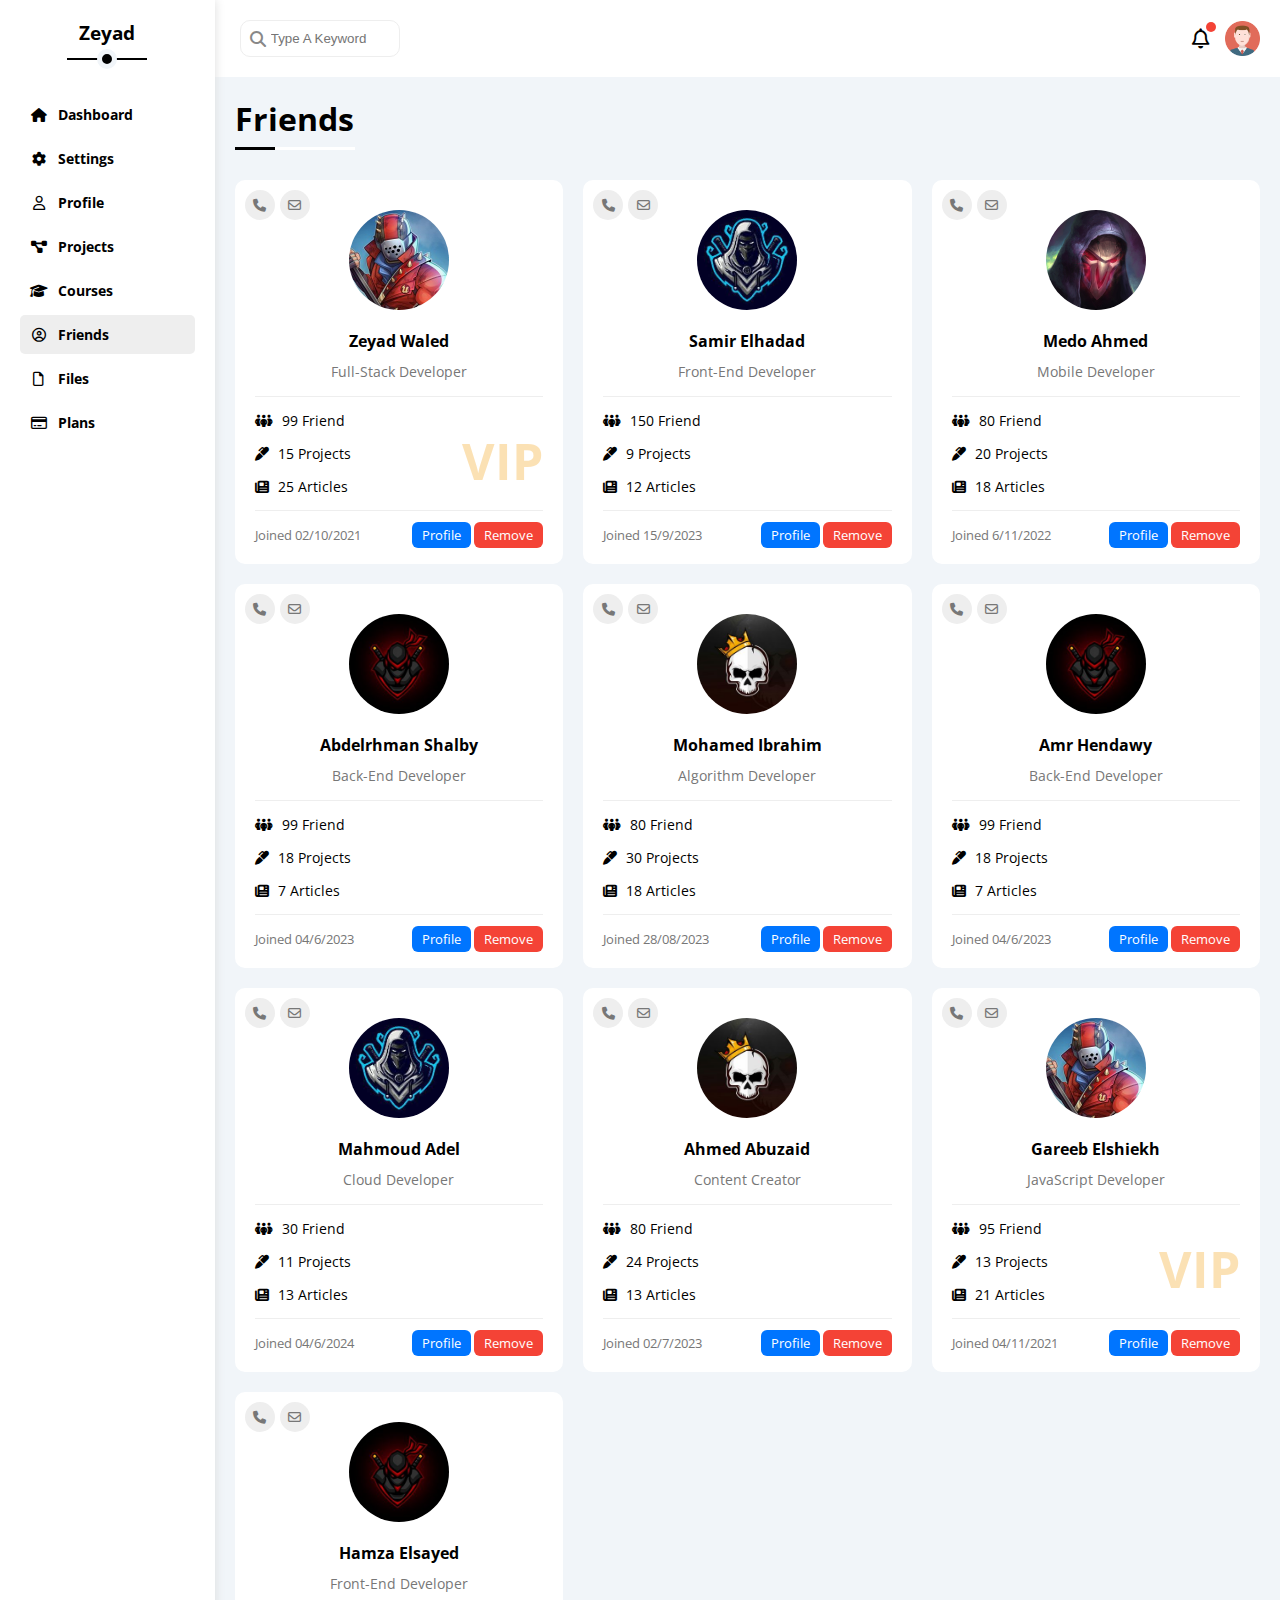
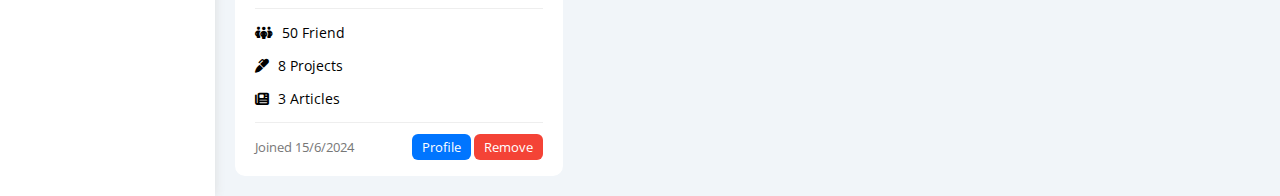
==== commit cdcf349a: "Update friends.html" ====
--- a/friends.html
+++ b/friends.html
@@ -126,7 +126,7 @@
               </p>
               <span class="fw-bold c-orange">VIP</span>
             </div>
-            <div class="footer fs-14 c-777 pt-13 flex-between">
+            <div class="footer fs-13 c-777 pt-15 flex-between">
               Joined 02/10/2021
               <div>
                 <a href="profile.html" class="btn-shape bg-blue c-white">Profile</a>
@@ -158,7 +158,7 @@
                 12 Articles
               </p>
             </div>
-            <div class="footer fs-14 c-777 pt-13 flex-between">
+            <div class="footer fs-13 c-777 pt-15 flex-between">
               Joined 15/9/2023
               <div>
                 <a href="profile.html" class="btn-shape bg-blue c-white">Profile</a>
@@ -190,7 +190,7 @@
                 18 Articles
               </p>
             </div>
-            <div class="footer fs-14 c-777 pt-13 flex-between">
+            <div class="footer fs-13 c-777 pt-15 flex-between">
               Joined 6/11/2022
               <div>
                 <a href="profile.html" class="btn-shape bg-blue c-white">Profile</a>
@@ -222,7 +222,7 @@
                 7 Articles
               </p>
             </div>
-            <div class="footer fs-14 c-777 pt-13 flex-between">
+            <div class="footer fs-13 c-777 pt-15 flex-between">
               Joined 04/6/2023
               <div>
                 <a href="profile.html" class="btn-shape bg-blue c-white">Profile</a>
@@ -254,7 +254,7 @@
                 18 Articles
               </p>
             </div>
-            <div class="footer fs-14 c-777 pt-13 flex-between">
+            <div class="footer fs-13 c-777 pt-15 flex-between">
               Joined 28/08/2023
               <div>
                 <a href="profile.html" class="btn-shape bg-blue c-white">Profile</a>
@@ -286,7 +286,7 @@
                 7 Articles
               </p>
             </div>
-            <div class="footer fs-14 c-777 pt-13 flex-between">
+            <div class="footer fs-13 c-777 pt-15 flex-between">
               Joined 04/6/2023
               <div>
                 <a href="profile.html" class="btn-shape bg-blue c-white">Profile</a>
@@ -318,7 +318,7 @@
                 13 Articles
               </p>
             </div>
-            <div class="footer fs-14 c-777 pt-13 flex-between">
+            <div class="footer fs-13 c-777 pt-15 flex-between">
               Joined 04/6/2024
               <div>
                 <a href="profile.html" class="btn-shape bg-blue c-white">Profile</a>
@@ -350,7 +350,7 @@
                 13 Articles
               </p>
             </div>
-            <div class="footer fs-14 c-777 pt-13 flex-between">
+            <div class="footer fs-13 c-777 pt-15 flex-between">
               Joined 02/7/2023
               <div>
                 <a href="profile.html" class="btn-shape bg-blue c-white">Profile</a>
@@ -383,7 +383,7 @@
               </p>
               <span class="fw-bold c-orange">VIP</span>
             </div>
-            <div class="footer fs-14 c-777 pt-13 flex-between">
+            <div class="footer fs-13 c-777 pt-15 flex-between">
               Joined 04/11/2021
               <div>
                 <a href="profile.html" class="btn-shape bg-blue c-white">Profile</a>
@@ -415,7 +415,7 @@
                 3 Articles
               </p>
             </div>
-            <div class="footer fs-14 c-777 pt-13 flex-between">
+            <div class="footer fs-13 c-777 pt-15 flex-between">
               Joined 15/6/2024
               <div>
                 <a href="profile.html" class="btn-shape bg-blue c-white">Profile</a>
